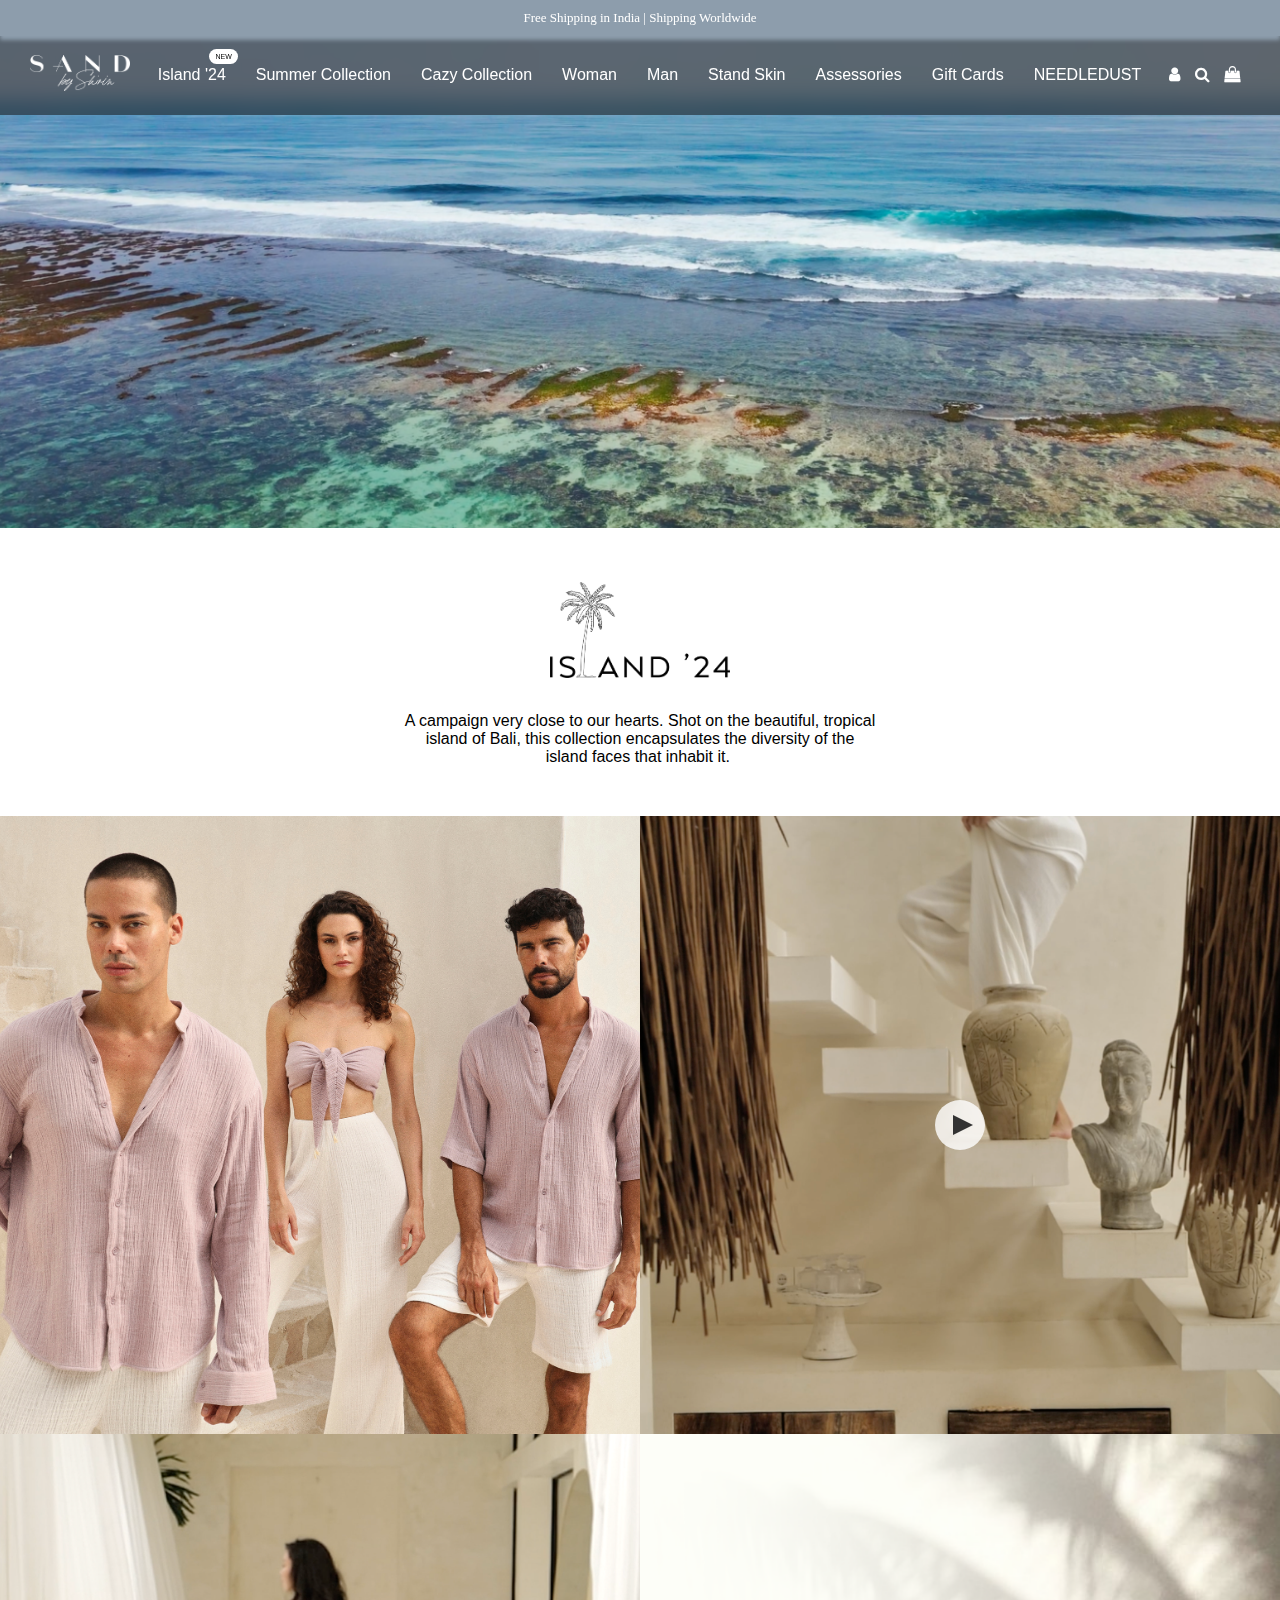
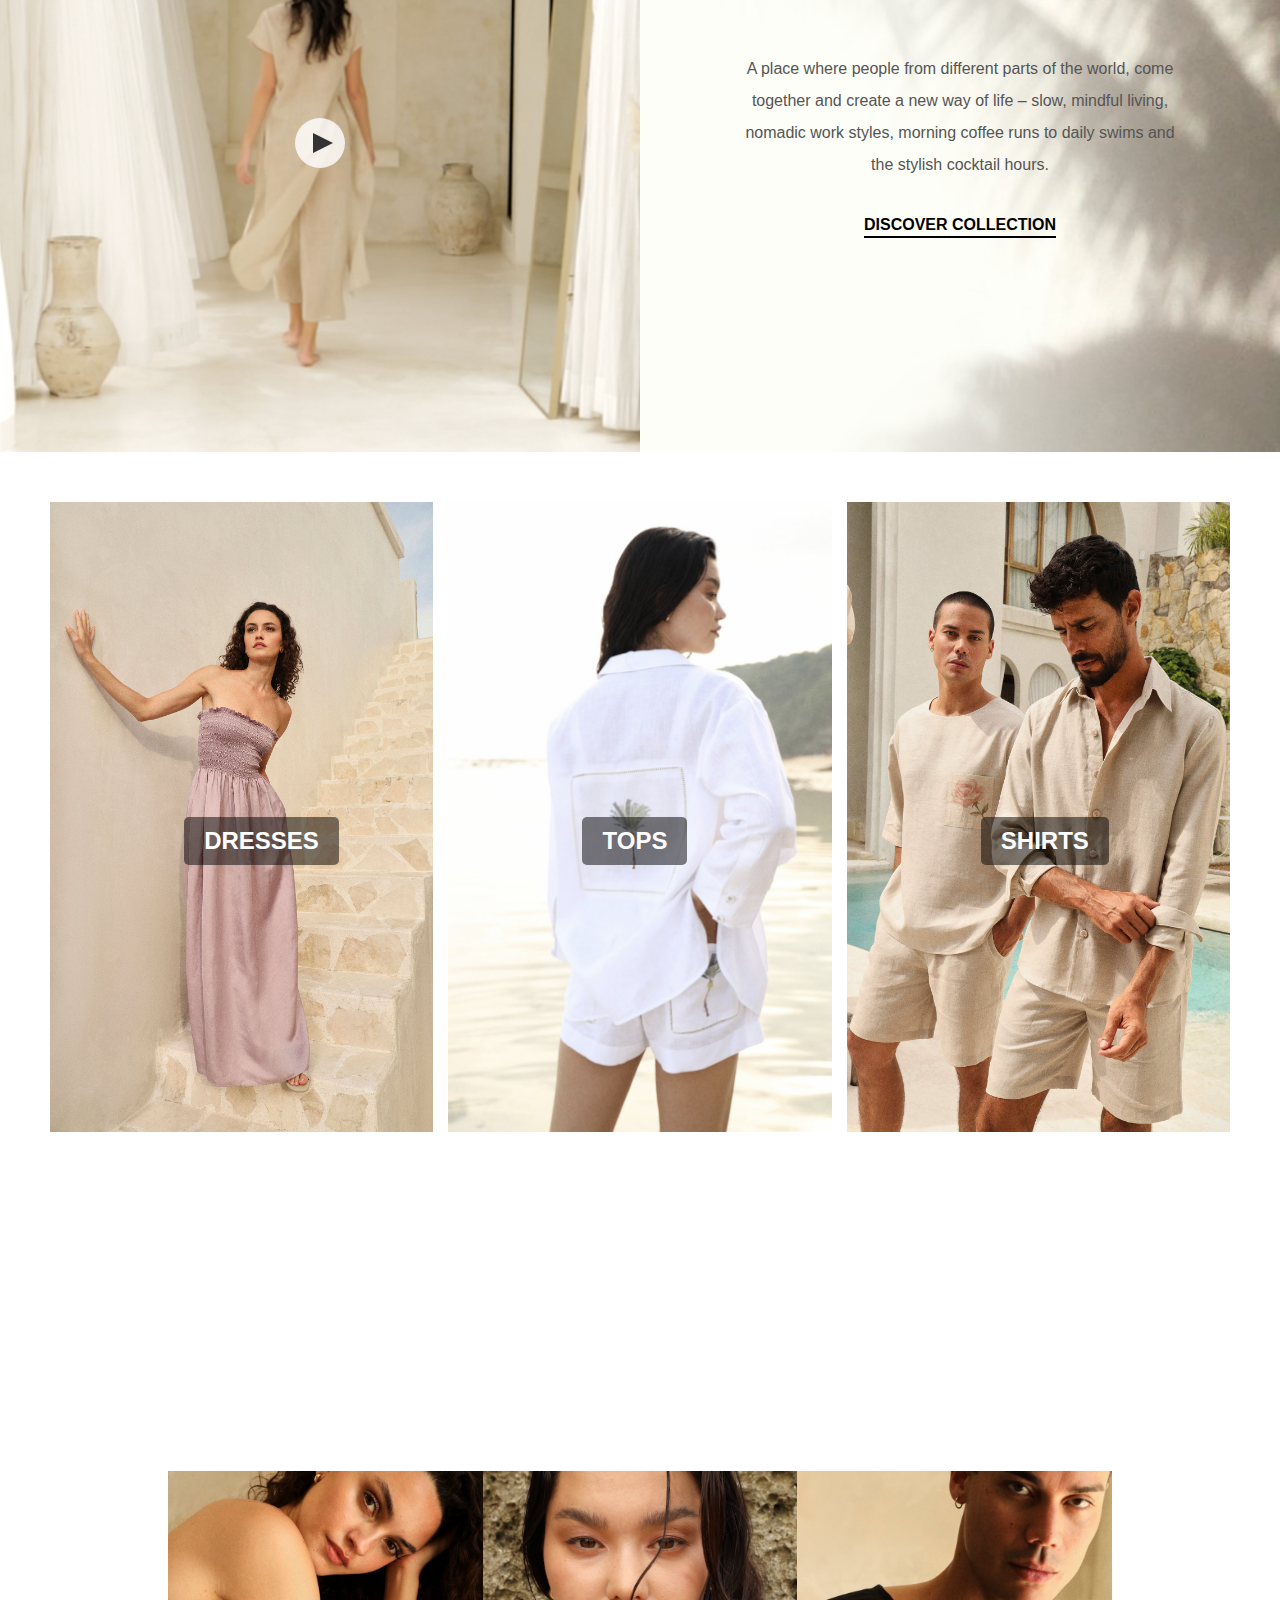
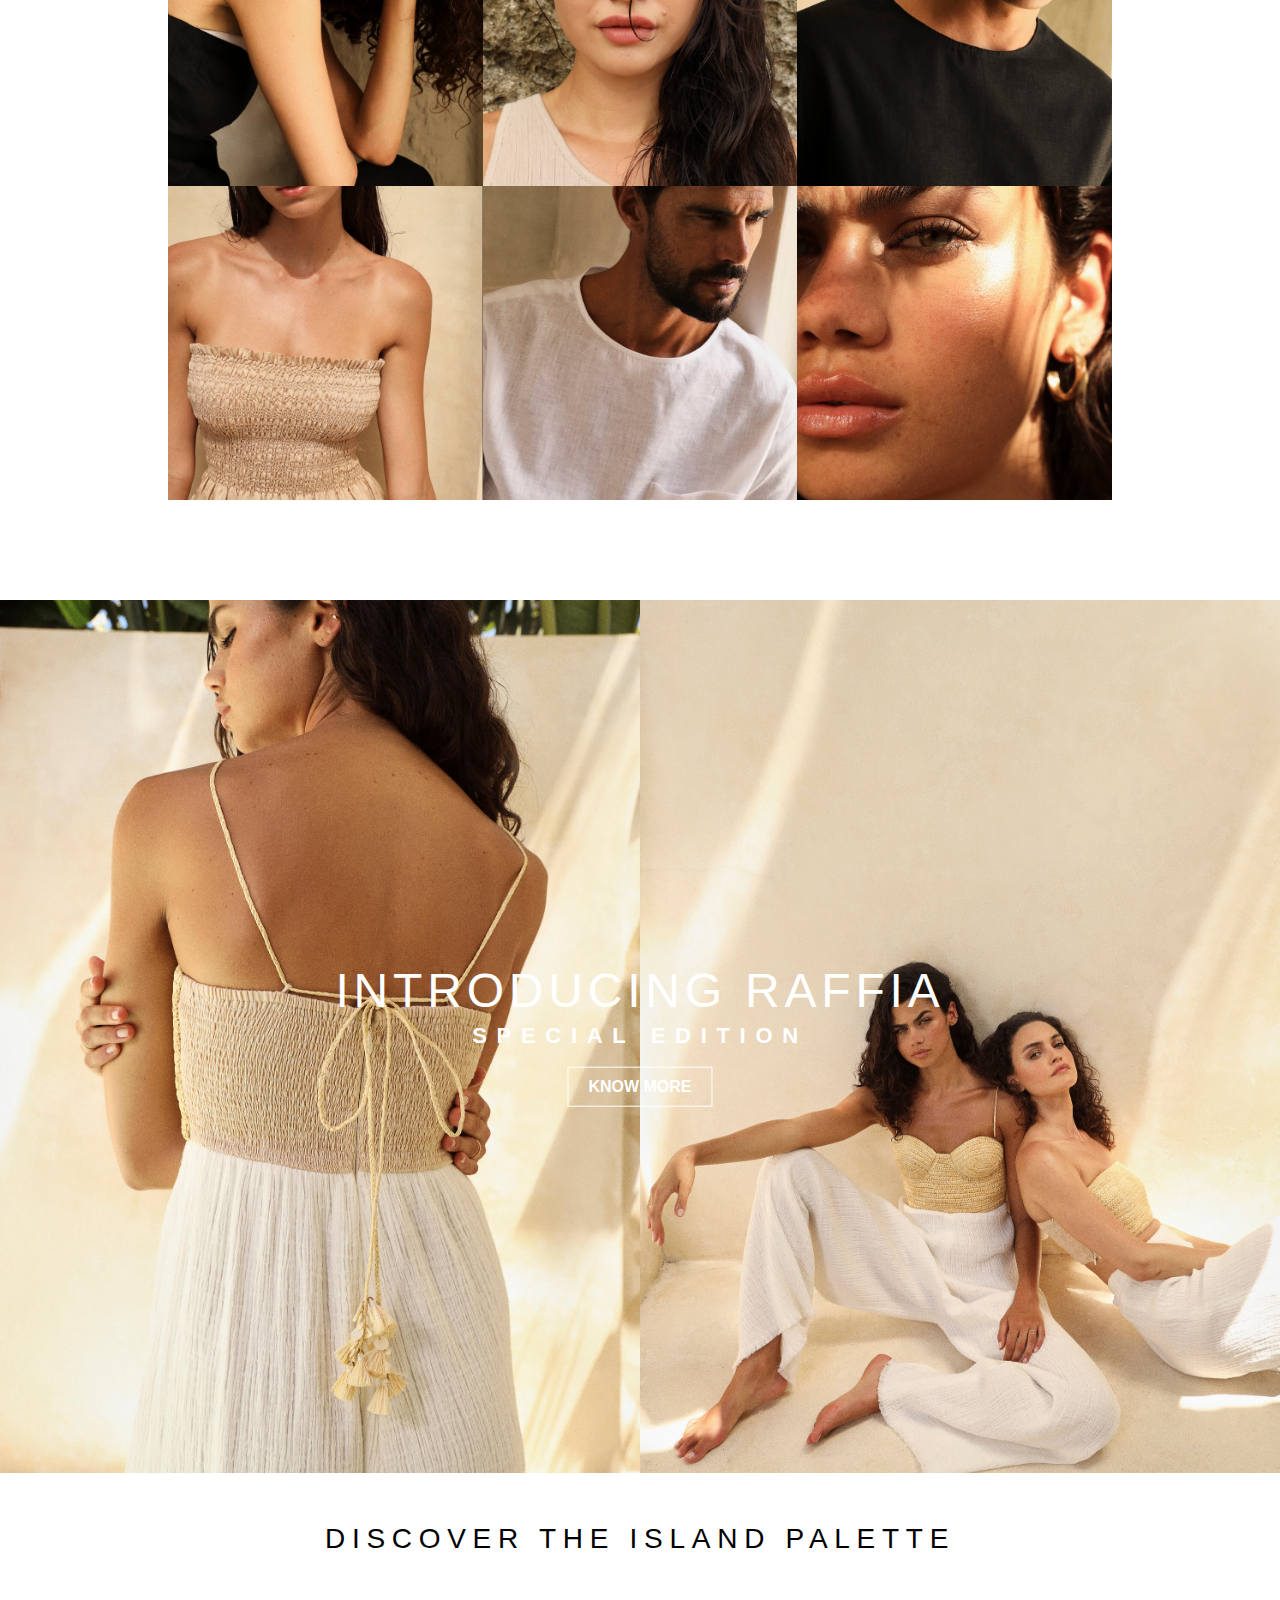
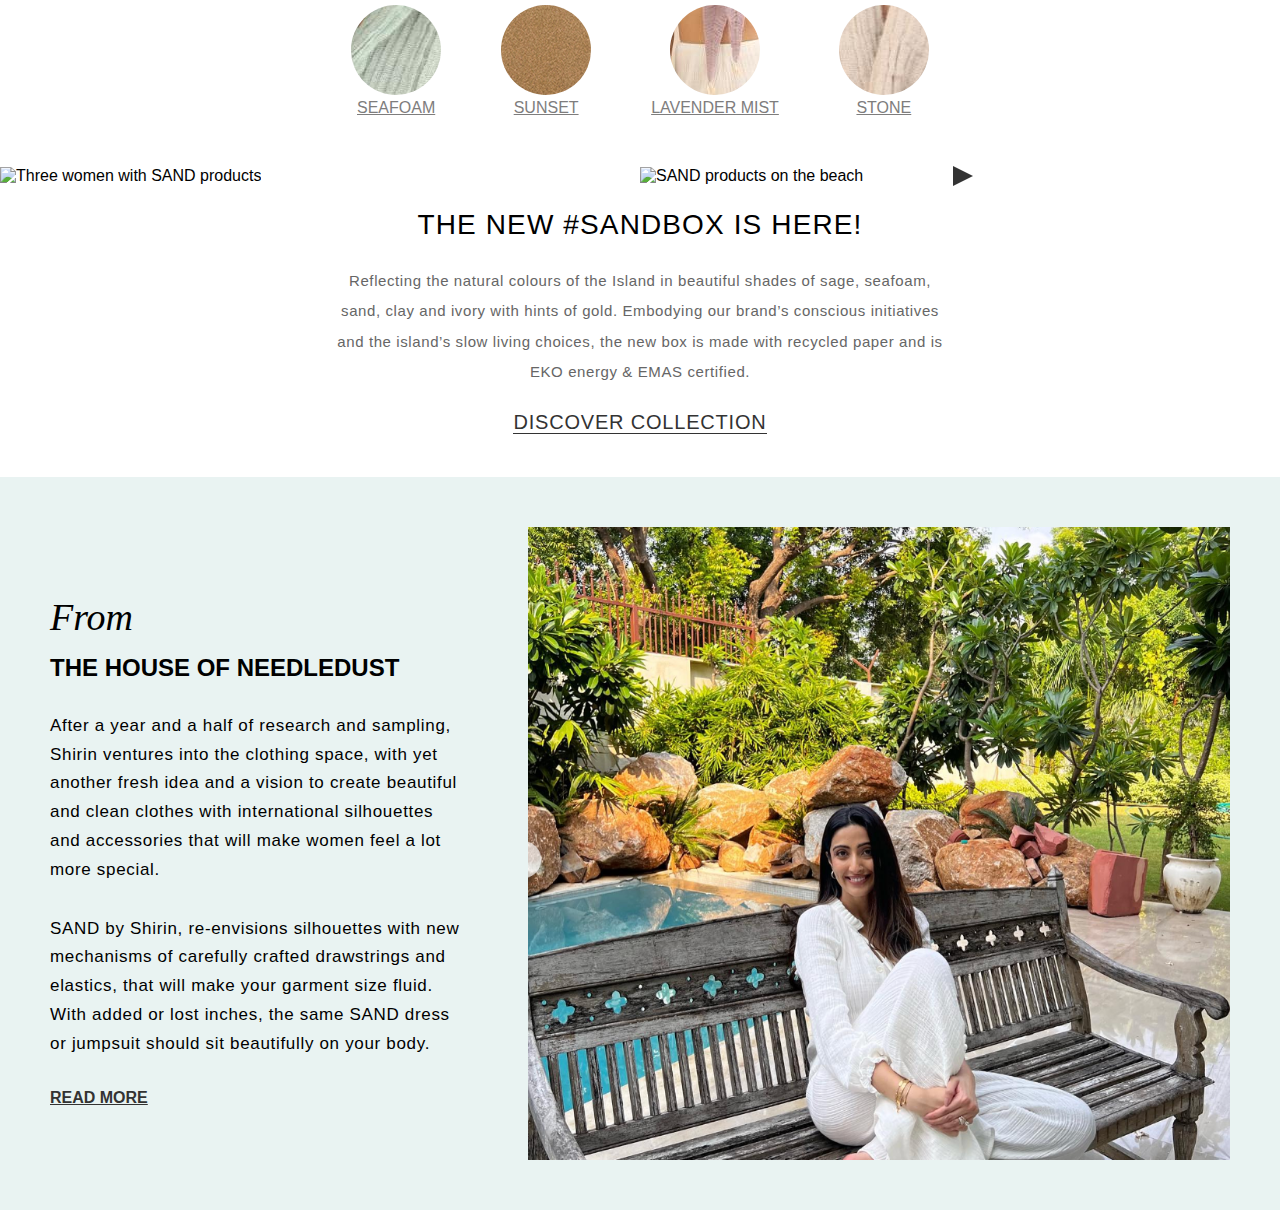
==== index.html @ 753bd8b6 "first commit" ====
<!DOCTYPE html>
<html lang="en">
<head>
    <meta charset="UTF-8">
    <meta name="viewport" content="width=device-width, initial-scale=1.0">
    <title>SBS:- Stand By Shirin</title>
    <link rel="stylesheet" href="https://cdnjs.cloudflare.com/ajax/libs/font-awesome/4.7.0/css/font-awesome.min.css" />
    <link rel="stylesheet" href="css/style.css">
    <link rel="stylesheet" href="responsive/responsive.css">
    <link href="https://fonts.cdnfonts.com/css/arquitecta" rel="stylesheet">
    <script src="https://kit.fontawesome.com/a076d05399.js" crossorigin="anonymous"></script>
</head>
<body>
    <!-- top nav bar start -->
    <section class="top-bar-sec">
        <div>
            <p>Free Shipping in India | Shipping Worldwide</p>
        </div>
    </section>
    <!-- top nav bar end -->

    <!-- nav start -->
    <nav>
        <div class="logo">
            <img src="img/sbs-logo.png" alt="">
        </div>
        <ul class="nav-links">
            <li><a href="">Island <span>'24</span></a>
                <p class="nav_notification">NEW</p>
            </li>
            <li><a href="">Summer Collection</a></li>
            <li><a href="">Cazy Collection</a></li>
            <li><a href="">Woman</a></li>
            <li><a href="">Man</a></li>
            <li><a href="">Stand Skin</a></li>
            <li><a href="">Assessories</a></li>
            <li><a href="">Gift Cards</a></li>
            <li><a href="">NEEDLEDUST</a></li>
        </ul>
        <div class="fa_icon">
            <a class="user" href="#"><i class="fa fa-user" aria-hidden="true"></i></a>
            <a class="search" href="#"><i class="fa fa-search" aria-hidden="true"></i></a>
            <a class="shopping-bag" href="#"><i class="fa fa-shopping-bag" aria-hidden="true"></i></a>
        </div>
        <div class="hamburger">
            <i class="fa fa-bars"></i>
        </div>
    </nav>
    <!-- nav end -->

    <!-- section start -->
    <section class="sbs_banner_section">
        <img src="img/banner-img.png" alt="">
    </section>
    <!-- section end -->

    <!-- section start -->
    <section class="island_24_sec">
        <div class="island_24_img">
            <img src="img/island_24.png" alt="">
        </div>
        <div class="island_24_para">
            <p>A campaign very close to our hearts. Shot on the beautiful, tropical island of Bali, this collection
                encapsulates the diversity of the island faces that inhabit it. </p>
        </div>
    </section>
    <!-- section end -->

    <!-- section start -->

    <div class="container">
        <!-- Image Section -->
        <div class="media">
            <img src="img/sbs_image_one.jpg" alt="">
        </div>
        <div class="media">
            <img src="img/sbs_image_two.png" alt="">
            <div class="play-button"></div>
        </div>
        <div class="media">
            <img src="img/sbs_image_three.png" alt="">
            <div class="play-button"></div>
        </div>

        <!-- Text Section -->
        <div class="text-section media">
            <img src="img/sbs_image_four.png" alt="">
            <div>
                <p>A place where people from different parts of the world, come together and create a new way of life –
                    slow, mindful living, nomadic work styles, morning coffee runs to daily swims and the stylish
                    cocktail hours.</p>
                <a href="#">DISCOVER COLLECTION</a>
            </div>
        </div>
    </div>
    <!-- section end -->

    <!-- section start -->

    <section class="card_img">
        <div class="card dresses" data-title="Dresses"></div>
        <div class="card tops" data-title="Tops"></div>
        <div class="card shirts" data-title="Shirts"></div>
    </section>
    <!-- section end -->


    <!-- section start -->
    <div class="image_grid_bg">
        <div class="image_grid_text"style="padding-bottom: 50px;">
            <h1>FACES OF ISLAND</h1>
            <img src="img/foi_line_img.png" alt="" style="width: 40px;height: 4.78px;margin: 10px;">
            <p>Signify diversity! The #SANDWomen & #SANDMen are from different parts of the world, and yet by common
                mindful choices, they come together to narrate our newest and by far our biggest campaign, ISLAND '24.
                Their diversity in origins, regions, languages, skin tones, preferences, and personalities, beautifully
                reflects the inclusiveness and similarities that resonate with each one of them, making ISLAND '24 our
                most diverse collection.</p>
        </div>
        <div class="image-grid">
            <img src="img/foi_img_one.png" alt="Person 1">
            <img src="img/foi_img_two.png" alt="Person 2">
            <img src="img/foi_img_three.png" alt="Person 3">
            <img src="img/foi_img_four.png" alt="Person 4">
            <img src="img/foi_img_five.png" alt="Person 5">
            <img src="img/foi_img_six.png" alt="Person 6">
        </div>
    </div>
    <!-- section end -->

    <!-- section start -->
    <div class="raffia_img">
        <div class="image-section">
            <img src="img/raffia_img_one.jpg" alt="Introducing Raffia">
            <img src="img/raffia_img_two.jpg" alt="Special Edition">
            <div class="text-overlay">
                <h1>INTRODUCING RAFFIA</h1>
                <p>SPECIAL EDITION</p>
                <a href="#">KNOW MORE</a>
            </div>
        </div>
    </div>
    <!-- section end -->

    <!-- section start -->
    <section class="island_palette_sec">
        <div>
            <p>DISCOVER THE ISLAND PALETTE</p>
        </div>
        <div class="island_palette_img_sec">
            <div>
                <div><img src="img/island_palette_img_one.png" alt=""></div>
                <div><a href="#">seafoam</a></div>
            </div>
            <div>
                <div><img src="img/island_palette_img_two.jpg" alt=""></div>
                <div><a href="#">sunset</a></div>
            </div>
            <div>
                <div><img src="img/island_palette_img_three.png" alt=""></div>
                <div><a href="#">lavender mist</a></div>
            </div>
            <div>
                <div><img src="img/island_palette_img_four.png" alt=""></div>
                <div><a href="#">stone</a></div>
            </div>
        </div>
    </section>
    <!-- section end -->

    <!-- section start -->
    <div class="stand_sec">
        <!-- Left Section -->
        <div class="left-section">
            <img src="img/stand_img_one.jpg" alt="Three women with SAND products">
        </div>

        <!-- Right Section -->
        <div class="right-section">
            <img src="img/stand_img_two.png" alt="SAND products on the beach">
            <div class="play-button"></div>
        </div>
    </div>
    <!-- section end -->

    <!-- section start -->

    <div class="text-container">
        <h2>THE NEW #SANDBOX IS HERE!</h2>
        <p>
            Reflecting the natural colours of the Island in beautiful shades of sage, seafoam, sand, clay and ivory with
            hints of gold. Embodying our brand’s conscious initiatives and the island’s slow living choices, the new box
            is made with recycled paper and is EKO energy & EMAS certified.
        </p>
        <a href="#">DISCOVER COLLECTION</a>
    </div>

    <!-- section end -->

    <!-- section start -->
    <div class="needledust_sec">
        <div class="content">
            <div class="needledust_text_section">
                <span
                    style="font-family: Bon Vivant;font-size: 38px;font-style: italic;font-weight: 400;line-height: 73.23px;">From</span>
                <h2>THE HOUSE OF NEEDLEDUST</h2>
                <p>
                    After a year and a half of research and sampling, Shirin ventures into the clothing space, with yet
                    another fresh idea and a vision to create beautiful and clean clothes with international silhouettes
                    and accessories that will make women feel a lot more special.
                </p>
                <p>
                    SAND by Shirin, re-envisions silhouettes with new mechanisms of carefully crafted drawstrings and
                    elastics, that will make your garment size fluid. With added or lost inches, the same SAND dress or
                    jumpsuit should sit beautifully on your body.
                </p>
                <a href="#" class="read-more">READ MORE</a>
            </div>
            <div class="needledust_image_section">
                <img src="img/needledust_img.png" alt="Shirin on a bench" />
            </div>
        </div>
    </div>
    <!-- section end -->

    <script src="js/script.js"></script>
</body>
</html>
---- css/style.css ----
* {
  margin: 0;
  padding: 0;
  box-sizing: border-box;
}

body {
  background-color: #ffffff;
  padding: 0;
  margin: 0;
  position: relative;
  font-family: 'Arquitecta', sans-serif;
}


/* top-bar-sec start */
.top-bar-sec {
  background: #8D9DAC;
  box-shadow: 0px 4px 4px 0px #8D9DAC;
  color: #fff;
  text-align: center;
  padding: 10px;
  font-family: Arquitecta;
  font-size: 13px;
  font-weight: 400;
  z-index: 11;
  position: fixed;
  width: 100%;

}
/* top-bar-sec end */

/* Navbar section CSS start */
.logo img {
  width: 100px;
  height: 36px;
}

nav {
  display: flex;
  justify-content: space-between;
  align-items: center;
  z-index: 10;
  position: fixed;
  padding: 20px 30px;
  width: 100%;
  backdrop-filter: blur(10px);
  background-color: rgba(0, 0, 0, 0.5); /* Optional: add a transparent background for visibility */
  margin-top: 35px;
}

ul.nav-links {
  display: flex;
  align-items: center;
  gap: 30px;
  list-style: none;
}

ul.nav-links li {
  color: #fff;
  position: relative;
}

ul.nav-links li a {
  color: #fff;
  text-decoration: none;
}

/* Hamburger menu styling */
.hamburger {
  display: none;
  font-size: 24px;
  color: white;
  cursor: pointer;
}

/* Responsive Styles */
@media (max-width: 768px) {
  /* Hide nav-links and icon on small screens */
  ul.nav-links {
    display: none;
    flex-direction: column;
    width: 100%;
    position: absolute;
    top: 70px; /* Adjust to align with nav bar height */
    left: 0;
    background-color: rgba(0, 0, 0, 0.8); /* Background for the mobile menu */
    padding: 20px 0;
    gap: 20px;
  }

  ul.nav-links li {
    text-align: center;
    width: 100%;
    padding: 10px 0;
  }

  .fa_icon {
    display: none;
  }

  /* Show hamburger menu on small screens */
  .hamburger {
    display: block;
  }

  /* Show the nav links when .active class is added */
  ul.nav-links.active {
    display: flex;
  }
}

/* Navbar section CSS end */



/* sbs banner section start */
section.sbs_banner_section {
  position: relative;
  top: 0;
}

section.sbs_banner_section img {
  width: 100%;
  height: auto;
}

.fa_icon i {
  color: #fff;
  margin-right: 10px;
}

p.nav_notification {
  position: absolute;
  background: #fff;
  color: #000000;
  font-size: 7px;
  padding: 4px 6px;
  border-radius: 25px;
  top: -17px;
  right: -12px;
}
/* sbs banner section end */


/* Island 24 sec start */
.island_24_sec {
  position: relative;
  text-align: center;
  padding: 50px;
}

.island_24_img img {
  width: 180px;
  height: 95.7px;
}

.island_24_para {
  margin-top: 30px;
}

.island_24_para p {
  display: block;
  width: 40%;
  margin: auto;
}
/* Island 24 sec end */


/* container start */
.container {
  width: 100%;
  display: grid;
  grid-template-columns: 1fr 1fr;
}

.container img,
.container img {
  width: 100%;
  height: auto;
  display: block;
}

.media {
  position: relative;
  overflow: hidden;
}

.media img {
  cursor: pointer;
  width: 100%;
  height: 618px;
  object-fit: cover;
}

.play-button {
  position: absolute;
  top: 50%;
  left: 50%;
  transform: translate(-50%, -50%);
  width: 50px;
  height: 50px;
  background: rgba(0, 0, 0, 0.5);
  border-radius: 50%;
  display: flex;
  justify-content: center;
  align-items: center;
  cursor: pointer;
}

.play-button::before {
  content: "";
  display: inline-block;
  border-style: solid;
  border-width: 10px 0 10px 15px;
  border-color: transparent transparent transparent white;
  margin-left: 5px;
}

.text-section {
  display: flex;
  flex-direction: column;
  align-items: center;
  justify-content: center;
  text-align: center;
  position: relative;
}

.text-section p {
  color: #555;
  line-height: 2;
  margin-bottom: 35px;
}

.text-section div {
  position: absolute;
  width: 70%;
}

.text-section a {
  color: #000;
  text-decoration: none;
  font-weight: bold;
  border-bottom: 2px solid #000;
  padding-bottom: 3px;
}
/* container end */


/* card img start */
.card_img {
  display: flex;
  flex-wrap: wrap;
  justify-content: center;
  padding: 50px;
  margin: auto;
  gap: 15px;
}

.card {
  position: relative;
  flex: 1 1 300px;
  min-height: 400px;
  background-size: cover;
  background-position: center;
  overflow: hidden;
  display: flex;
  align-items: center;
  justify-content: center;
  color: white;
  text-transform: uppercase;
  font-weight: bold;
  font-size: 1.5rem;
  text-align: center;
}

.card::before {
  content: attr(data-title);
  position: absolute;
  top: 50%;
  left: 35%;
  background-color: rgba(0, 0, 0, 0.5);
  padding: 10px 20px;
  border-radius: 5px;
  color: white;
  font-size: 1.5rem;
}

.card.dresses {
  background-image: url('../img/dress_img.jpg');
  height: 630px;
  width: 100%;
}

.card.tops {
  background-image: url('../img/topss.png');
  height: 630px;
  width: 100%;
}

.card.shirts {
  background-image: url('../img/shirts_mg.jpg');
  height: 630px;
  width: 100%;
}
/* card img end */


/* image grid bg start */
.image_grid_bg {
  text-align: center;
  background-image: url(../img/foi_img.png);
  background-size: cover;
  color: #ffffff;
  min-height: 100vh;
  padding: 50px;
  width: 100%;
  height: auto;
  background-repeat: no-repeat;
  background-position: center 30%;
}

.image_grid_bg h1 {
  font-size: 28px;
  font-weight: 450;
  letter-spacing: 0.04em;
}

.image_grid_bg p {
  font-size: 1rem;
  color: #ffffff;
  line-height: 1.6;
  width: 55%;
  margin: auto;
}

.image-grid {
  display: grid;
  grid-template-columns: repeat(3, 1fr);
  margin: 0% 10%;
}

.image-grid img {
  width: 100%;
  height: auto;
  object-fit: cover;
  aspect-ratio: 1 / 1;
}
/* image grid bg end */


/* raffia img start */
.raffia_img {
  width: 100%;
  overflow: hidden;
  position: relative;
  display: flex;
  flex-direction: column;
  align-items: center;
  padding: 50px 0px;
}

.image-section {
  display: flex;
  width: 100%;
  position: relative;
}

.image-section img {
  object-fit: cover;
  width: 100%;
  height: 873px;

}

.text-overlay {
  position: absolute;
  top: 50%;
  left: 50%;
  transform: translate(-50%, -50%);
  text-align: center;
  color: white;
}

.text-overlay h1 {
  font-size: 48px;
  font-weight: 450;
  line-height: 48.43px;
  letter-spacing: 0.1em;
}

.text-overlay p {
  margin-top: 10px;
  font-size: 22px;
  font-weight: 700;
  line-height: 22.2px;
  letter-spacing: 0.44em;
}

.text-overlay a {
  display: inline-block;
  margin-top: 20px;
  padding: 10px 20px;
  color: white;
  text-decoration: none;
  font-weight: bold;
  border: 1px solid white;
}
/* raffia img end */


/* Island palette sec start */

section.island_palette_sec {
  text-align: center;
  padding-bottom: 50px;
}

section.island_palette_sec img {
  width: 90px;
  height: 90px;
  border-radius: 50%;
  object-fit: none;
}

.island_palette_img_sec {
  display: flex;
  justify-content: center;
  align-items: center;
  margin-top: 50px;
  gap: 60px;
}

.island_palette_img_sec a {
  text-transform: uppercase;
  color: #7E7D7D;
}

section.island_palette_sec p {
  font-size: 28px;
  font-weight: 450;
  letter-spacing: 0.24em;
}
/* text container end */


/* needledust sec start */

.needledust_sec {
  display: flex;
  flex-direction: column;
  align-items: center;
  padding: 20px 0px;
}

.content {
  display: flex;
  flex-wrap: wrap;
  align-items: center;
  background-color: #E9F3F2;
  padding: 50px;
  width: 100%;
}


.needledust_text_section {
  flex: 1;
  margin-right: 20px;
}

.needledust_text_section h2 {
  font-size: 24px;
  margin: 0;
}

.needledust_text_section p {
  margin: 30px 0px;
  font-size: 17px;
  font-weight: 400;
  line-height: 28.82px;
  letter-spacing: 0.04em;
  width: 90%;
}

.read-more {
  font-weight: bold;
  color: #333;
  text-decoration: underline;
}


.needledust_image_section {
  flex: 1;
  display: flex;
  justify-content: center;
}

.needledust_image_section img {
  width: 702px;
  height: 633px;
  object-fit: cover;
}
/* Island palette sec end */


/* stand sec start */
.stand_sec {
  display: flex;
  flex-wrap: wrap;
  margin: 0 auto;
}

.left-section, .right-section {
  flex: 1;
  position: relative;
}

.left-section img, .right-section img {
  width: 100%;
  height: 888px;
  object-fit: cover;
}

.play-button {
  position: absolute;
  top: 50%;
  left: 50%;
  transform: translate(-50%, -50%);
  background-color: rgba(255, 255, 255, 0.8);
  border-radius: 50%;
  width: 50px;
  height: 50px;
  display: flex;
  align-items: center;
  justify-content: center;
}

.play-button:before {
  content: '';
  display: inline-block;
  margin-left: 5px;
  border-style: solid;
  border-width: 10px 0 10px 20px;
  border-color: transparent transparent transparent #333;
}
/* stand sec end */


/* text container start */
.text-container {
  text-align: center;
  max-width: 650px;
  padding: 20px;
  margin: auto;
}

.text-container h2 {
  margin: 0 0 20px;
  font-size: 28px;
  font-weight: 450;
  line-height: 40.35px;
  letter-spacing: 0.04em;
}


.text-container p {
  margin: 0 0 20px;
  color: #666;
  font-size: 15px;
  font-weight: 400;
  line-height: 30.62px;
  letter-spacing: 0.04em;
  text-align: center;
}


.text-container a {
  text-decoration: none;
  color: #333;
  border-bottom: 1px solid #333;
  font-size: 20px;
  font-weight: 450;
  line-height: 29.02px;
  letter-spacing: 0.04em;
  text-align: center;
}

.text-container a:hover {
  color: #000;
  border-bottom: 1px solid #000;
}
/* text container end */
---- responsive/responsive.css ----
@media (max-width: 575px) {

    .top-bar-sec {
        max-width: 100%;
        width: 100%;
    }

    nav {
        width: 100%;
        max-width: 100%;
    }

    section.sbs_banner_section {
        top: 50px;
    }

    section.sbs_banner_section img {
        max-width: 100%;
        margin-top: 50px;
    }

    .island_24_sec {
        padding: 0px;
        top: 50px;
    }

    .island_24_img {
        margin: 15px;
    }

    .island_24_para {
        margin: 15px;
    }

    .island_24_para p {
        max-width: 100%;
        width: 100%;
    }

    .container {
        position: relative;
        top: 50px;
    }

    .card_img {
        padding: 0px;
        position: relative;
        top: 50px;
    }

    .image_grid_bg {
        position: relative;
        top: 50px;
        margin: 25px 0px;
        padding: 25px;
    }

    .image_grid_bg p {
        width: 100%;
    }

    .image-grid {
        margin: 0% 0%;
    }

    .stand_sec {
        display: inline-block;
    }

    .needledust_sec {
        display: flex;
        flex-direction: column;
        align-items: center;
        padding: 20px 0px;
        text-align: center;
    }

    .needledust_text_section {
        margin-right: 0px;
        max-width: 100%;

    }

    .needledust_text_section p {
        width: 100%;
    }

    .needledust_image_section {
        margin-top: 50px;
    }

    .needledust_image_section img {
        width: 100%;
        height: auto;
        object-fit: cover;
    }

    .content {
        padding: 20px;
    }

    .needledust_text_section h2 {
        font-size: 20px;
    }

    .image-grid {
        grid-template-columns: 1fr;
    }

    .text-overlay h1 {
        font-size: 1.5rem;
    }

    .text-overlay p {
        font-size: 0.8rem;
    }

    .text-overlay a {
        padding: 8px 16px;
        font-size: 0.9rem;
    }

    .island_palette_img_sec {
        flex-direction: row;
        gap: 10px;
        margin: 20px;
    }

    .island_palette_img_sec a {
        font-size: xx-small;
    }

    section.island_palette_sec p {
        font-size: 20px;
    }

    section.island_palette_sec img {
        width: 60px;
        height: 60px;
    }

    .text-container h2 {
        font-size: 20px;
    }

    .text-container p,
    .text-container a {
        font-size: 14px;
    }


}

@media (max-width: 767px) {

    .top-bar-sec {
        max-width: 100%;
        width: 100%;
    }

    nav {
        width: 100%;
        max-width: 100%;
    }

    section.sbs_banner_section {
        top: 50px;
    }

    section.sbs_banner_section img {
        max-width: 100%;
        margin-top: 50px;
    }

    .island_24_sec {
        padding: 0px;
        top: 50px;
    }

    .island_24_img {
        margin: 15px;
    }

    .island_24_para {
        margin: 15px;
    }

    .island_24_para p {
        max-width: 100%;
        width: 100%;
    }

    .container {
        position: relative;
        top: 50px;
    }

    .card_img {
        padding: 0px;
        position: relative;
        top: 50px;
    }

    .image_grid_bg {
        position: relative;
        top: 50px;
        margin: 25px 0px;
        padding: 25px;
    }

    .image_grid_bg p {
        width: 100%;
    }

    .image-grid {
        margin: 0% 0%;
    }

    .stand_sec {
        display: inline-block;
    }

    .needledust_sec {
        display: flex;
        flex-direction: column;
        align-items: center;
        padding: 20px 0px;
        text-align: center;
    }

    .needledust_text_section {
        margin-right: 0px;
        max-width: 100%;
    }

    .needledust_text_section p {
        width: 100%;
    }


    .needledust_image_section {
        margin-top: 50px;
    }

    .needledust_image_section img {
        width: 100%;
        height: auto;
        object-fit: cover;
    }

    .content {
        padding: 20px;
    }

    .needledust_text_section h2 {
        font-size: 20px;
    }

    .container {
        grid-template-columns: 1fr;
    }

    .card {
        flex: 1 1 100%;
    }

    .image-grid {
        grid-template-columns: repeat(2, 1fr);
    }

    .image-section {
        flex-direction: column;
    }

    .image-section img {
        width: 100%;
    }

    .text-overlay h1 {
        font-size: 2rem;
    }

    .text-overlay p {
        font-size: 0.9rem;
    }

    .island_palette_img_sec {
        flex-direction: row;
        gap: 10px;
        margin: 20px;
    }

    .island_palette_img_sec a {
        font-size: xx-small;
    }


    section.island_palette_sec p {
        font-size: 24px;
    }

    section.island_palette_sec img {
        width: 70px;
        height: 70px;
    }

    .content {
        flex-direction: column;
    }

    .text-section {
        margin: 0 0 20px 0;
    }

    .container {
        flex-direction: column;
    }

    .text-container h2 {
        font-size: 20px;
    }

    .text-container p,
    .text-container a {
        font-size: 14px;
    }
}

@media (max-width: 991px) {

    .top-bar-sec {
        max-width: 100%;
        width: 100%;
    }

    nav {
        width: 100%;
        max-width: 100%;
    }

    .island_24_para p {
        width: 80%;
    }

    .image_grid_bg p {
        width: 80%;
    }

    .needledust_image_section {
        margin-top: 50px;
    }

    .needledust_text_section {
        text-align: center;
    }

    .image-section {
        flex-direction: column;
    }


}

@media (max-width: 1199px) {

    .top-bar-sec {
        max-width: 100%;
        width: 100%;
    }

    nav {
        width: 100%;
        max-width: 100%;
    }

    .island_24_para p {
        width: 80%;
    }

    .image_grid_bg p {
        width: 80%;
    }

    .needledust_image_section {
        margin-top: 50px;
    }

    .needledust_text_section {
        text-align: center;
    }

    .image-section {
        flex-direction: column;
    }

    ul.nav-links {
        gap: 15px;
    }

    .needledust_image_section img {
        width: 100%;
    }


}
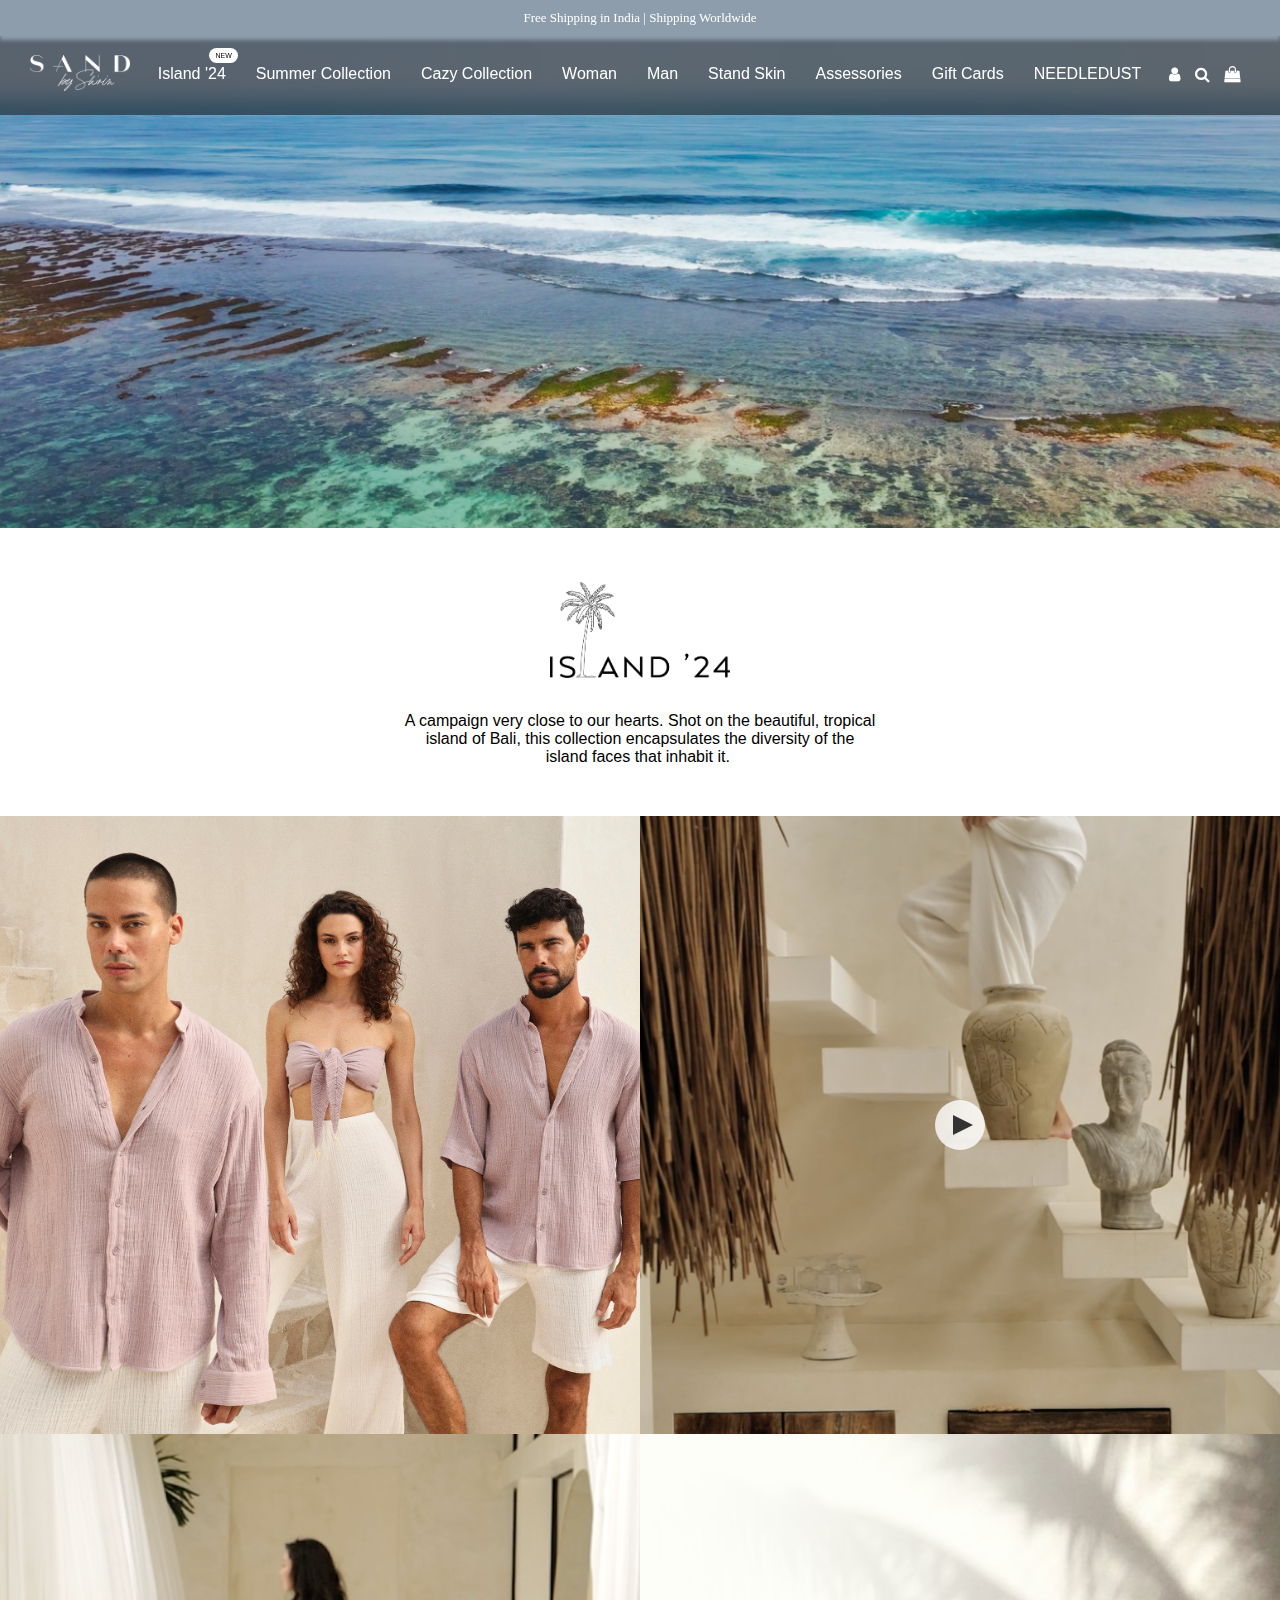
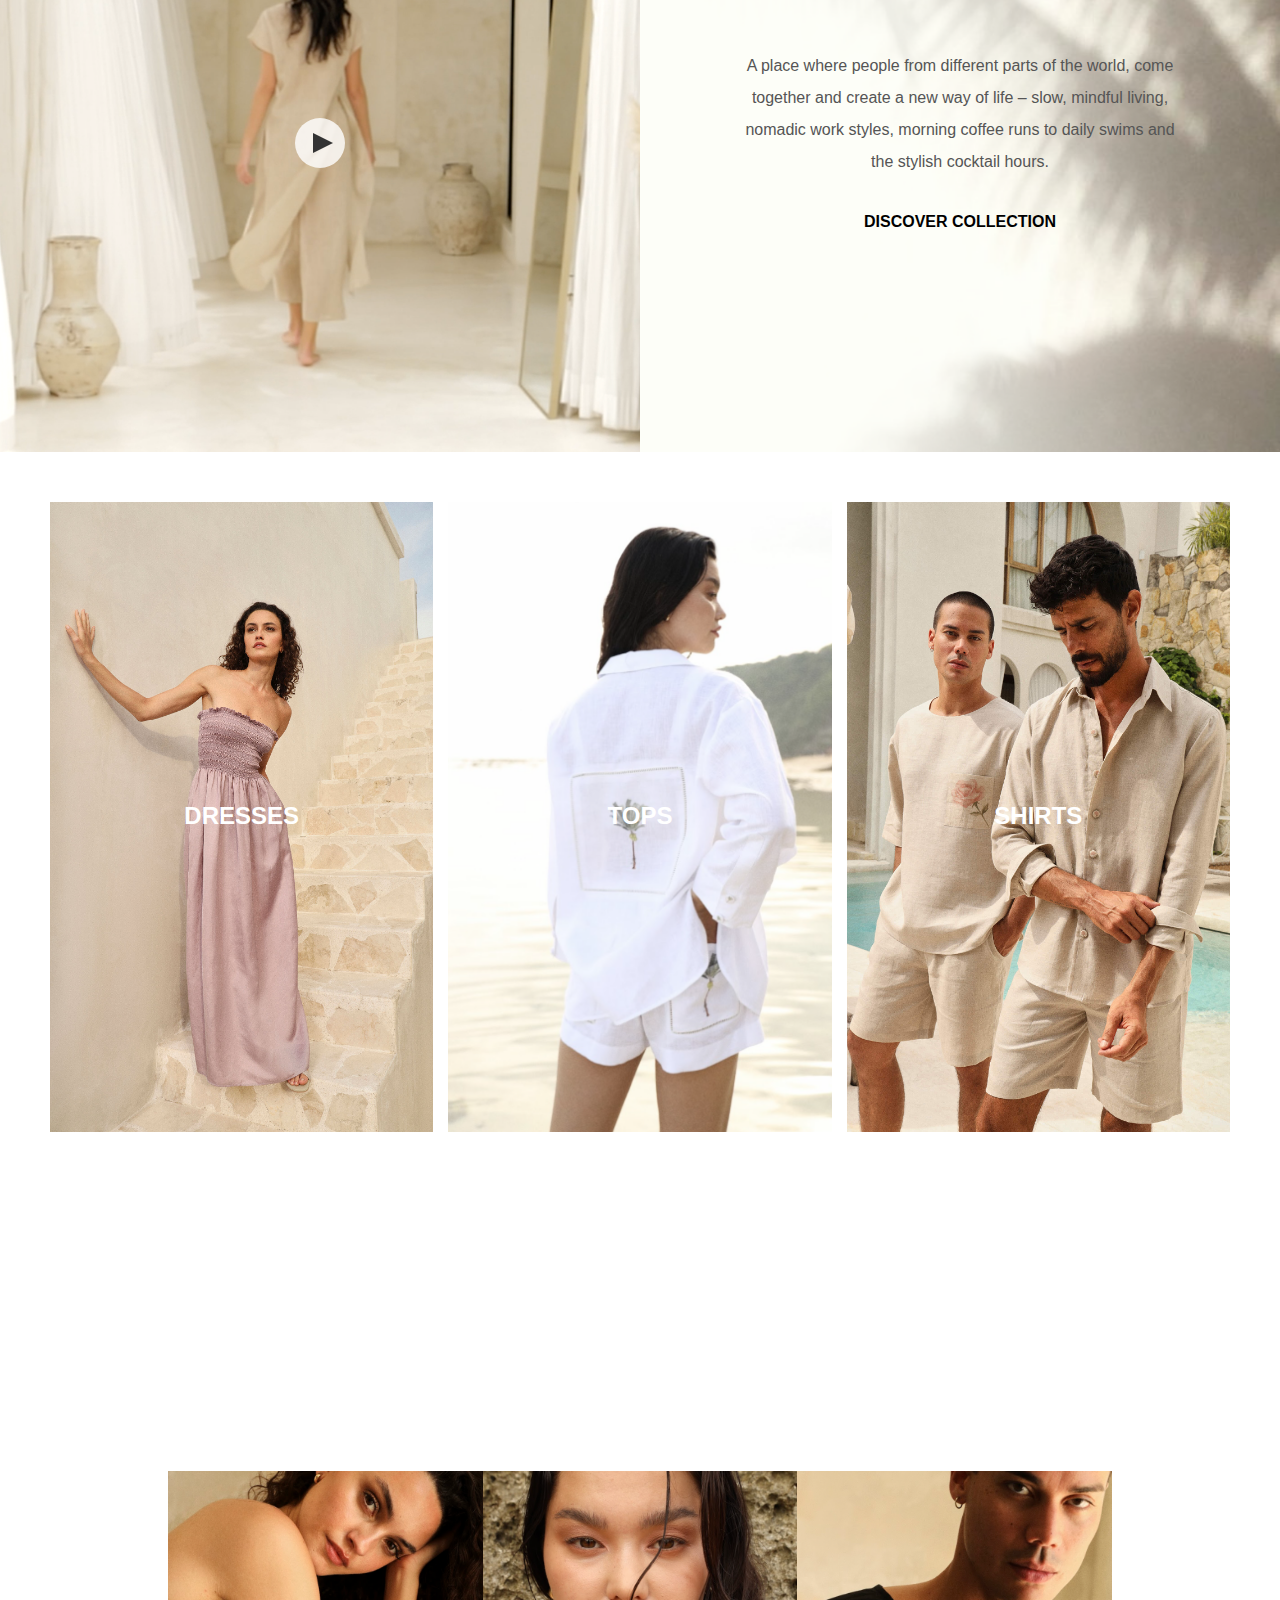
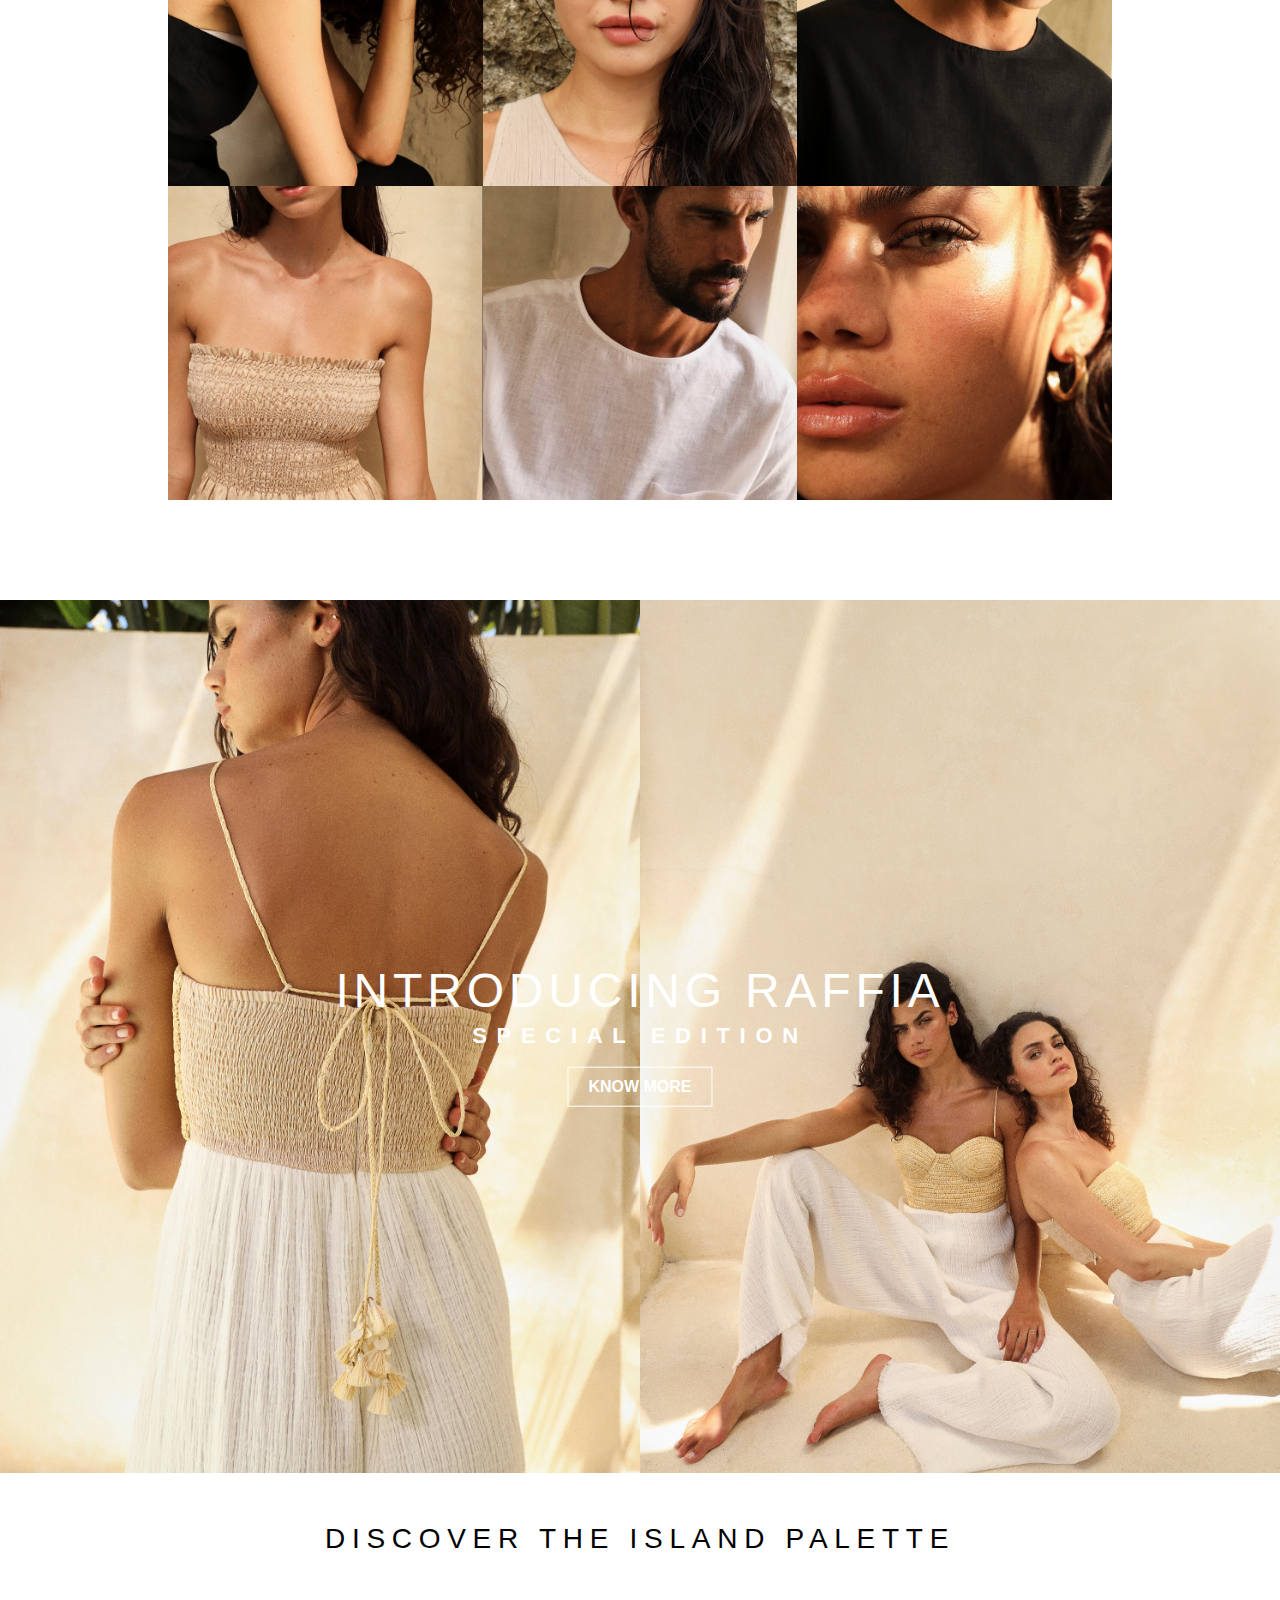
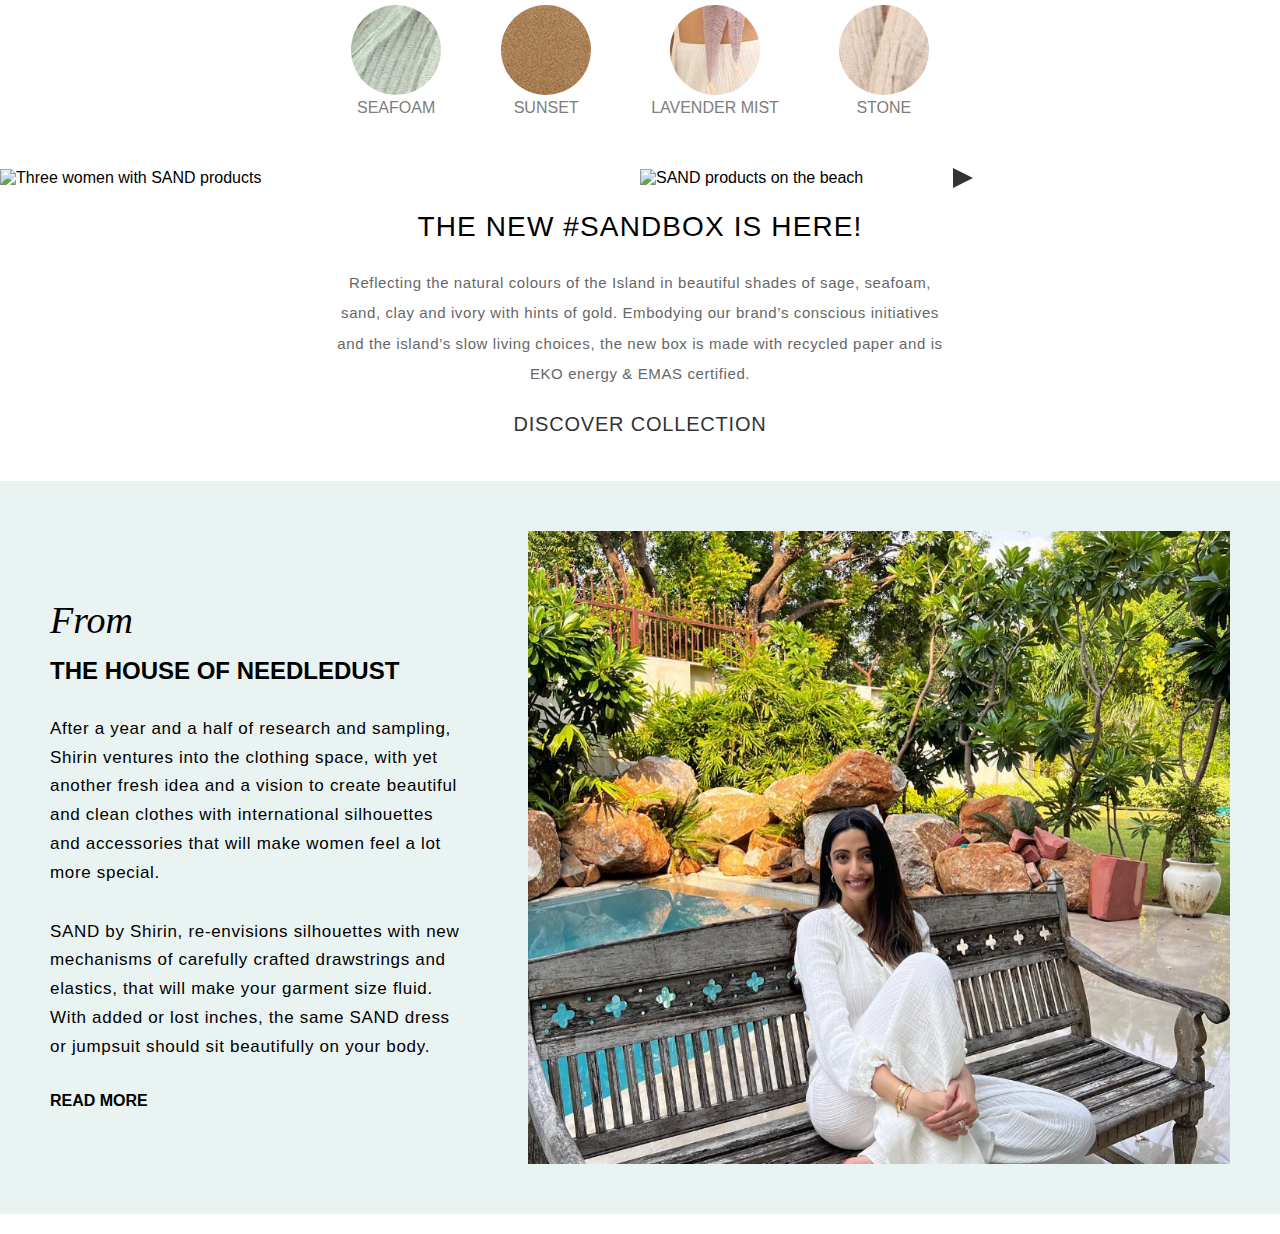
==== commit 24ba4168: "change" ====
--- a/index.html
+++ b/index.html
@@ -1,5 +1,6 @@
 <!DOCTYPE html>
 <html lang="en">
+
 <head>
     <meta charset="UTF-8">
     <meta name="viewport" content="width=device-width, initial-scale=1.0">
@@ -10,6 +11,7 @@
     <link href="https://fonts.cdnfonts.com/css/arquitecta" rel="stylesheet">
     <script src="https://kit.fontawesome.com/a076d05399.js" crossorigin="anonymous"></script>
 </head>
+
 <body>
     <!-- top nav bar start -->
     <section class="top-bar-sec">
@@ -43,7 +45,17 @@
             <a class="shopping-bag" href="#"><i class="fa fa-shopping-bag" aria-hidden="true"></i></a>
         </div>
         <div class="hamburger">
-            <i class="fa fa-bars"></i>
+            <button class="menu"
+                onclick="this.classList.toggle('opened');this.setAttribute('aria-expanded', this.classList.contains('opened'))"
+                aria-label="Main Menu">
+                <svg width="50" height="0" viewBox="0 0 100 100">
+                    <path class="line line1"
+                        d="M 20,29.000046 H 80.000231 C 80.000231,29.000046 94.498839,28.817352 94.532987,66.711331 94.543142,77.980673 90.966081,81.670246 85.259173,81.668997 79.552261,81.667751 75.000211,74.999942 75.000211,74.999942 L 25.000021,25.000058" />
+                    <path class="line line2" d="M 20,50 H 80" />
+                    <path class="line line3"
+                        d="M 20,70.999954 H 80.000231 C 80.000231,70.999954 94.498839,71.182648 94.532987,33.288669 94.543142,22.019327 90.966081,18.329754 85.259173,18.331003 79.552261,18.332249 75.000211,25.000058 75.000211,25.000058 L 25.000021,74.999942" />
+                </svg>
+            </button>
         </div>
     </nav>
     <!-- nav end -->
@@ -98,16 +110,16 @@
     <!-- section start -->
 
     <section class="card_img">
-        <div class="card dresses" data-title="Dresses"></div>
-        <div class="card tops" data-title="Tops"></div>
-        <div class="card shirts" data-title="Shirts"></div>
+        <div class="card dresses" data-title="Dresses"><a href="#">Dresses</a></div>
+        <div class="card tops" data-title="Tops"><a href="#">Tops</a></div>
+        <div class="card shirts" data-title="Shirts"><a href="#">Shirts</a></div>
     </section>
     <!-- section end -->
 
 
     <!-- section start -->
     <div class="image_grid_bg">
-        <div class="image_grid_text"style="padding-bottom: 50px;">
+        <div class="image_grid_text" style="padding-bottom: 50px;">
             <h1>FACES OF ISLAND</h1>
             <img src="img/foi_line_img.png" alt="" style="width: 40px;height: 4.78px;margin: 10px;">
             <p>Signify diversity! The #SANDWomen & #SANDMen are from different parts of the world, and yet by common
@@ -224,4 +236,5 @@
 
     <script src="js/script.js"></script>
 </body>
+
 </html>--- a/css/style.css
+++ b/css/style.css
@@ -45,7 +45,7 @@
   padding: 20px 30px;
   width: 100%;
   backdrop-filter: blur(10px);
-  background-color: rgba(0, 0, 0, 0.5); /* Optional: add a transparent background for visibility */
+  background-color: rgba(0, 0, 0, 0.5);
   margin-top: 35px;
 }
 
@@ -62,8 +62,22 @@
 }
 
 ul.nav-links li a {
+  display: inline-block;
   color: #fff;
   text-decoration: none;
+}
+
+ul.nav-links li a::after {
+  content: '';
+  display: block;
+  width: 0;
+  height: 2px;
+  background: #ffffff;
+  transition: width .3s;
+}
+
+ul.nav-links li a:hover::after {
+  width: 100%;
 }
 
 /* Hamburger menu styling */
@@ -72,42 +86,6 @@
   font-size: 24px;
   color: white;
   cursor: pointer;
-}
-
-/* Responsive Styles */
-@media (max-width: 768px) {
-  /* Hide nav-links and icon on small screens */
-  ul.nav-links {
-    display: none;
-    flex-direction: column;
-    width: 100%;
-    position: absolute;
-    top: 70px; /* Adjust to align with nav bar height */
-    left: 0;
-    background-color: rgba(0, 0, 0, 0.8); /* Background for the mobile menu */
-    padding: 20px 0;
-    gap: 20px;
-  }
-
-  ul.nav-links li {
-    text-align: center;
-    width: 100%;
-    padding: 10px 0;
-  }
-
-  .fa_icon {
-    display: none;
-  }
-
-  /* Show hamburger menu on small screens */
-  .hamburger {
-    display: block;
-  }
-
-  /* Show the nav links when .active class is added */
-  ul.nav-links.active {
-    display: flex;
-  }
 }
 
 /* Navbar section CSS end */
@@ -241,9 +219,29 @@
   color: #000;
   text-decoration: none;
   font-weight: bold;
-  border-bottom: 2px solid #000;
+}
+
+
+.text-section a {
+  display: inline-block;
+  color: #000;
+  text-decoration: none;
   padding-bottom: 3px;
 }
+
+.text-section a::after {
+  content: '';
+  display: block;
+  width: 0;
+  height: 2px;
+  background: #000;
+  transition: width .3s;
+}
+
+.text-section a:hover::after {
+  width: 100%;
+}
+
 /* container end */
 
 
@@ -274,17 +272,25 @@
   text-align: center;
 }
 
-.card::before {
-  content: attr(data-title);
-  position: absolute;
-  top: 50%;
-  left: 35%;
-  background-color: rgba(0, 0, 0, 0.5);
-  padding: 10px 20px;
-  border-radius: 5px;
-  color: white;
-  font-size: 1.5rem;
-}
+.card a {
+  display: inline-block;
+  color: #ffffff;
+  text-decoration: none;
+}
+
+.card a::after {
+  content: '';
+  display: block;
+  width: 0;
+  height: 2px;
+  background: #ffffff;
+  transition: width .3s;
+}
+
+.card a:hover::after {
+  width: 100%;
+}
+
 
 .card.dresses {
   background-image: url('../img/dress_img.jpg');
@@ -405,7 +411,18 @@
   text-decoration: none;
   font-weight: bold;
   border: 1px solid white;
-}
+  /* transition: width .3s; */
+  transition: background-color 1s ease, color 1s ease;
+}
+
+.text-overlay a:hover{
+  background-color: #e2c387;
+  color: #ffffff;
+  
+}
+
+
+
 /* raffia img end */
 
 
@@ -434,6 +451,42 @@
 .island_palette_img_sec a {
   text-transform: uppercase;
   color: #7E7D7D;
+  display: inline-block;
+  text-decoration: none;
+}
+
+
+.island_palette_img_sec a::after {
+  content: '';
+  display: block;
+  width: 0;
+  height: 2px;
+  background: #7E7D7D;
+  transition: width .3s;
+}
+
+.island_palette_img_sec a:hover::after {
+  width: 100%;
+}
+
+
+.cool-link {
+    display: inline-block;
+    color: #000;
+    text-decoration: none;
+}
+
+.cool-link::after {
+    content: '';
+    display: block;
+    width: 0;
+    height: 2px;
+    background: #000;
+    transition: width .3s;
+}
+
+.cool-link:hover::after {
+    width: 100%;
 }
 
 section.island_palette_sec p {
@@ -481,6 +534,25 @@
   letter-spacing: 0.04em;
   width: 90%;
 }
+
+.needledust_text_section a {
+  display: inline-block;
+  color: #000;
+  text-decoration: none;
+}
+
+.needledust_text_section a::after {
+  content: '';
+  display: block;
+  width: 0;
+  height: 2px;
+  background: #000;
+  transition: width .3s;
+}
+.needledust_text_section a:hover::after {
+  width: 100%;
+}
+
 
 .read-more {
   font-weight: bold;
@@ -577,17 +649,78 @@
 .text-container a {
   text-decoration: none;
   color: #333;
-  border-bottom: 1px solid #333;
+  /* border-bottom: 1px solid #333; */
   font-size: 20px;
   font-weight: 450;
   line-height: 29.02px;
   letter-spacing: 0.04em;
   text-align: center;
-}
-
-.text-container a:hover {
-  color: #000;
-  border-bottom: 1px solid #000;
-}
+  display: inline-block;
+}
+
+.text-container a::after {
+  content: '';
+  display: block;
+  width: 0;
+  height: 2px;
+  background: #333;
+  transition: width .3s;
+}
+
+.text-container a:hover::after {
+  width: 100%;
+}
+
 /* text container end */
 
+.menu {
+  background-color: transparent;
+  border: none;
+  cursor: pointer;
+  display: flex;
+  padding: 0;
+}
+
+.line {
+  fill: none;
+  stroke: white; /* Change this to white */
+  stroke-width: 6;
+  transition: stroke-dasharray 600ms cubic-bezier(0.4, 0, 0.2, 1),
+    stroke-dashoffset 600ms cubic-bezier(0.4, 0, 0.2, 1);
+}
+
+.line1 {
+  stroke-dasharray: 60 207;
+  stroke-width: 6;
+}
+
+.line2 {
+  stroke-dasharray: 60 60;
+  stroke-width: 6;
+}
+
+.line3 {
+  stroke-dasharray: 60 207;
+  stroke-width: 6;
+}
+
+.opened .line1 {
+  stroke-dasharray: 90 207;
+  stroke-dashoffset: -134;
+  stroke-width: 6;
+}
+
+.opened .line2 {
+  stroke-dasharray: 1 60;
+  stroke-dashoffset: -30;
+  stroke-width: 6;
+}
+
+.opened .line3 {
+  stroke-dasharray: 90 207;
+  stroke-dashoffset: -134;
+  stroke-width: 6;
+}
+
+
+
--- a/responsive/responsive.css
+++ b/responsive/responsive.css
@@ -148,6 +148,36 @@
         font-size: 14px;
     }
 
+    ul.nav-links {
+        display: none;
+        flex-direction: column;
+        width: 100%;
+        position: absolute;
+        top: 70px; 
+        left: 0;
+        background-color: rgba(0, 0, 0, 0.8);
+        padding: 20px 0;
+        gap: 20px;
+      }
+    
+      ul.nav-links li {
+        text-align: center;
+        width: 100%;
+        padding: 10px 0;
+      }
+    
+      .fa_icon {
+        display: none;
+      }
+    
+      .hamburger {
+        display: block;
+      }
+    
+      ul.nav-links.active {
+        display: flex;
+      }
+
 
 }
 
@@ -324,6 +354,36 @@
     .text-container a {
         font-size: 14px;
     }
+
+    ul.nav-links {
+        display: none;
+        flex-direction: column;
+        width: 100%;
+        position: absolute;
+        top: 70px; 
+        left: 0;
+        background-color: rgba(0, 0, 0, 0.8);
+        padding: 20px 0;
+        gap: 20px;
+      }
+    
+      ul.nav-links li {
+        text-align: center;
+        width: 100%;
+        padding: 10px 0;
+      }
+    
+      .fa_icon {
+        display: none;
+      }
+    
+      .hamburger {
+        display: block;
+      }
+    
+      ul.nav-links.active {
+        display: flex;
+      }
 }
 
 @media (max-width: 991px) {
@@ -358,6 +418,47 @@
         flex-direction: column;
     }
 
+    ul.nav-links {
+        display: none;
+        flex-direction: column;
+        width: 100%;
+        position: absolute;
+        top: 70px; 
+        left: 0;
+        background-color: rgb(0, 0, 0);
+        padding: 20px 0;
+        gap: 20px;
+      }
+    
+      ul.nav-links li {
+        text-align: start;
+        width: 100%;
+        padding: 10px 0;
+        margin-left: 50px;
+      }
+    
+      .fa_icon {
+        display: none;
+      }
+    
+      .hamburger {
+        display: block;
+        position: relative;
+      }
+    
+      ul.nav-links.active {
+        display: flex;
+        position: absolute;
+        top: 0;
+        height: 100vh;
+      }
+
+      p.nav_notification {
+        top: 0px;
+        left: 55px;
+        right: auto;
+    }
+
 
 }
 
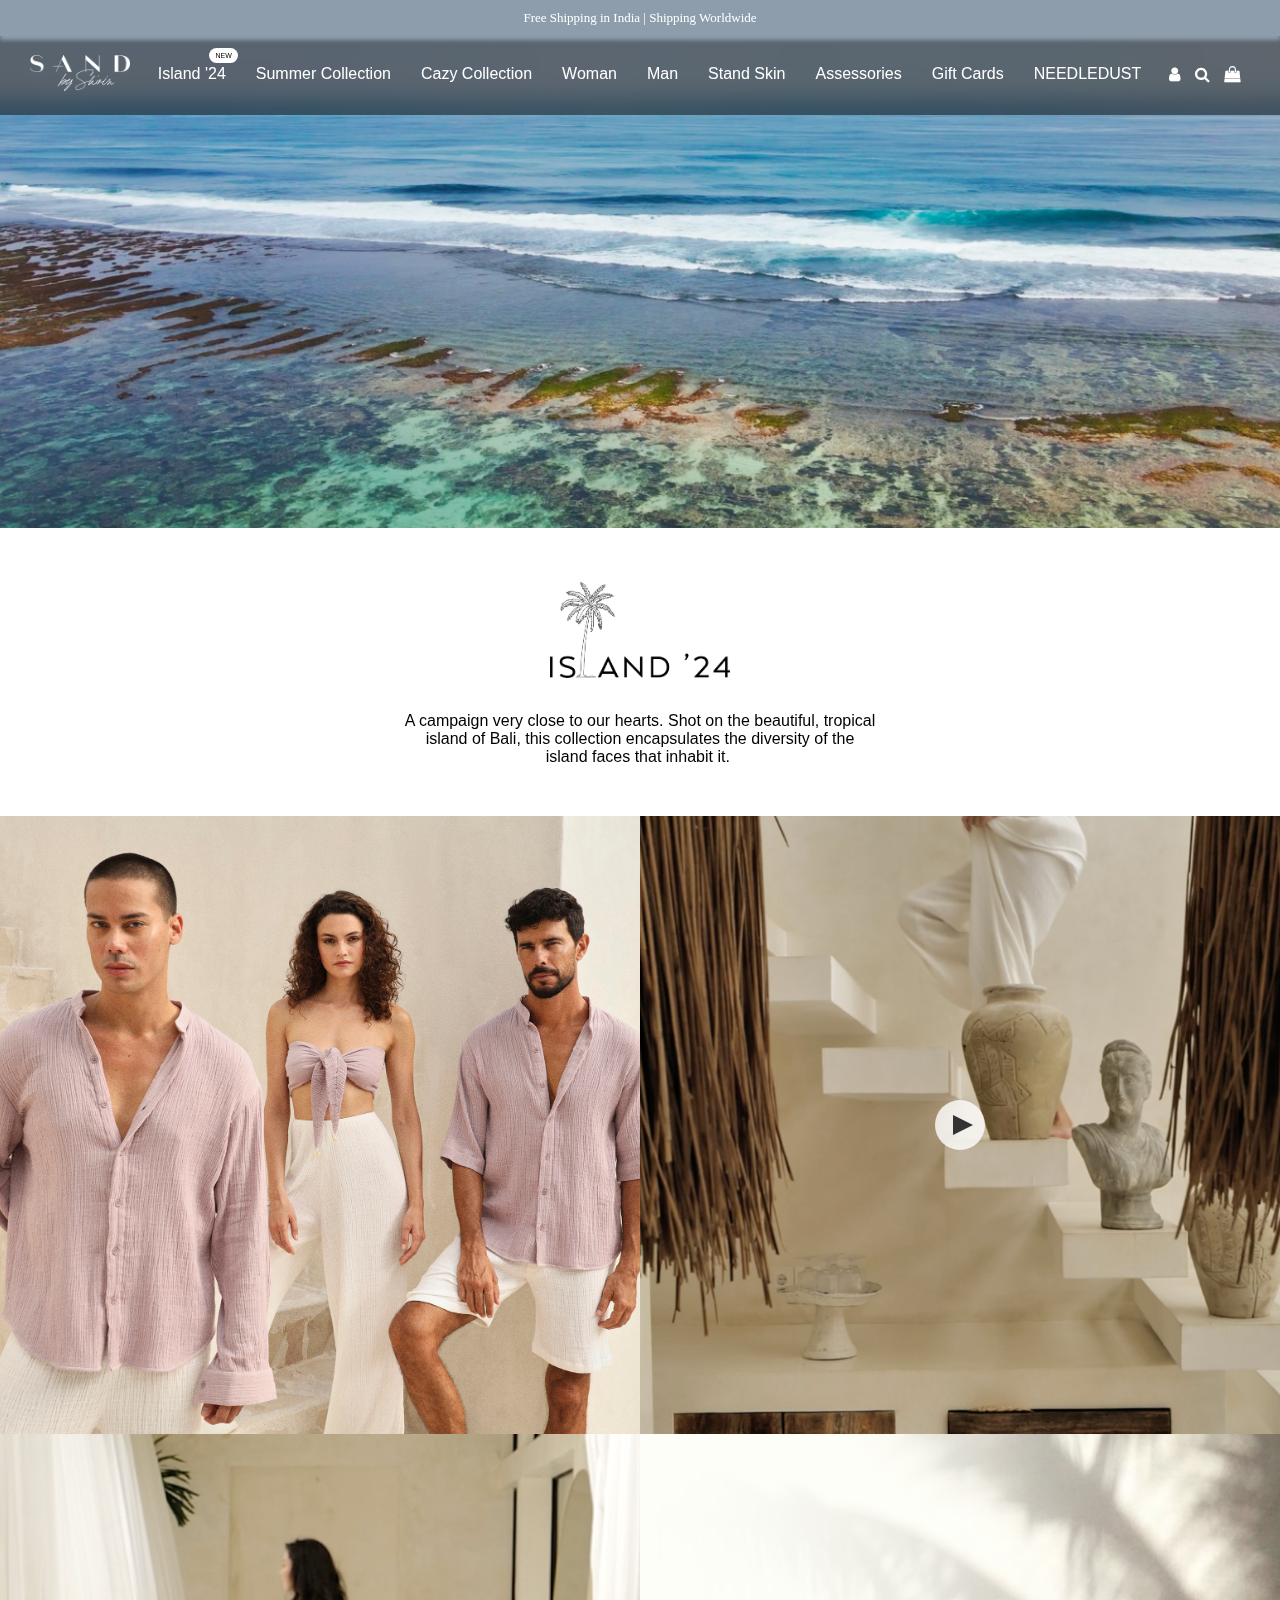
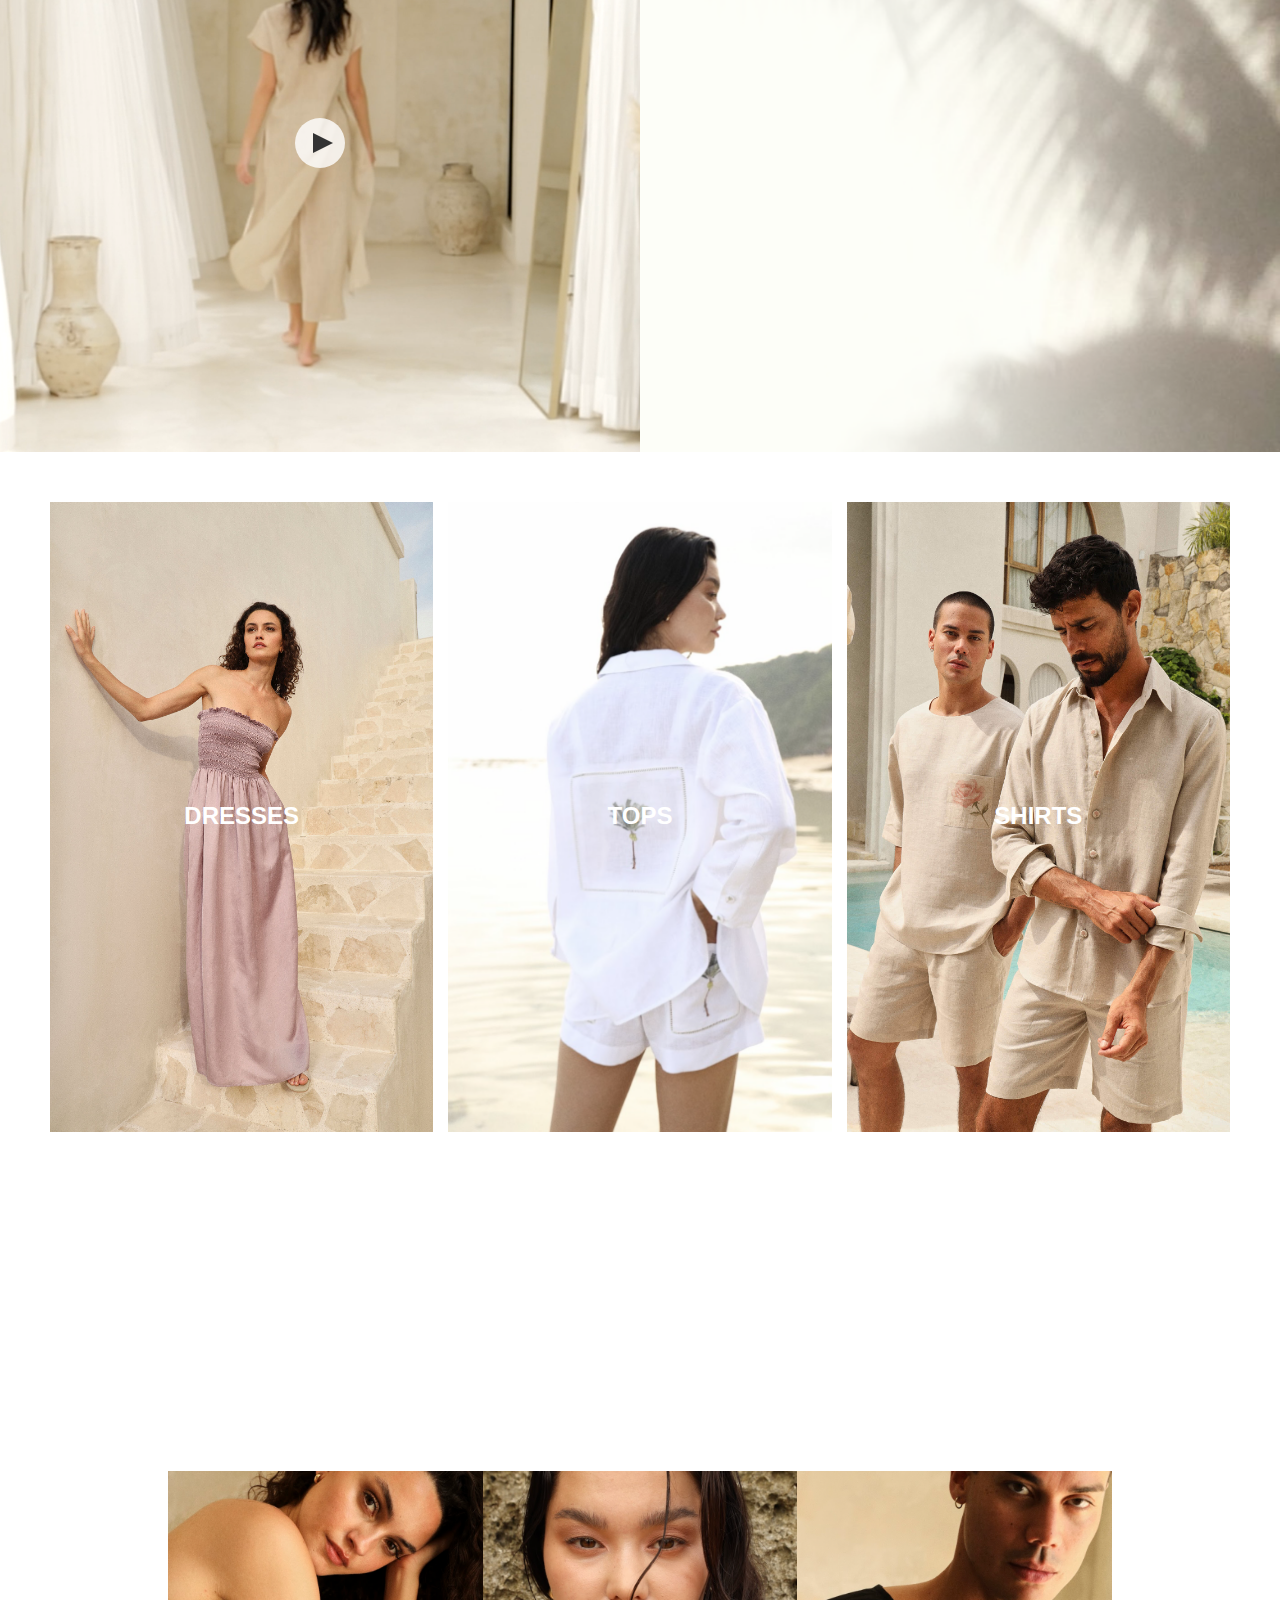
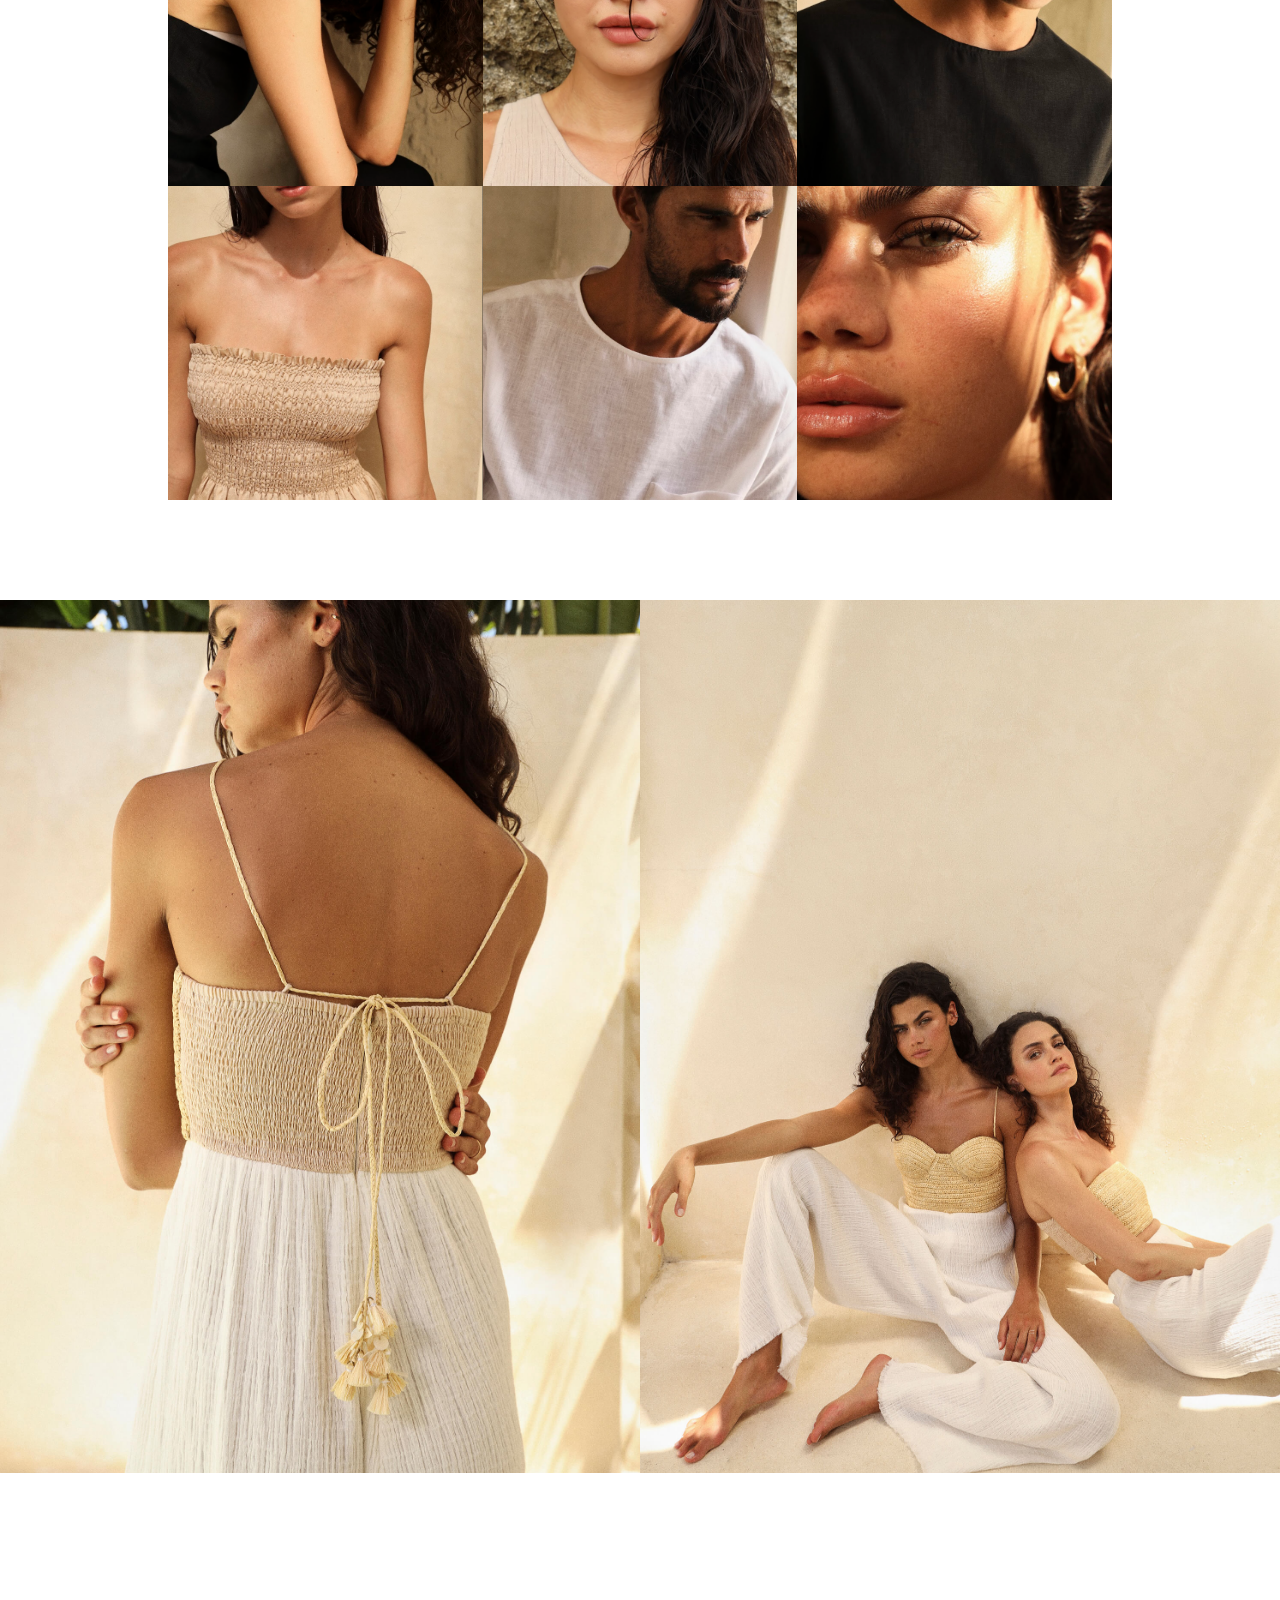
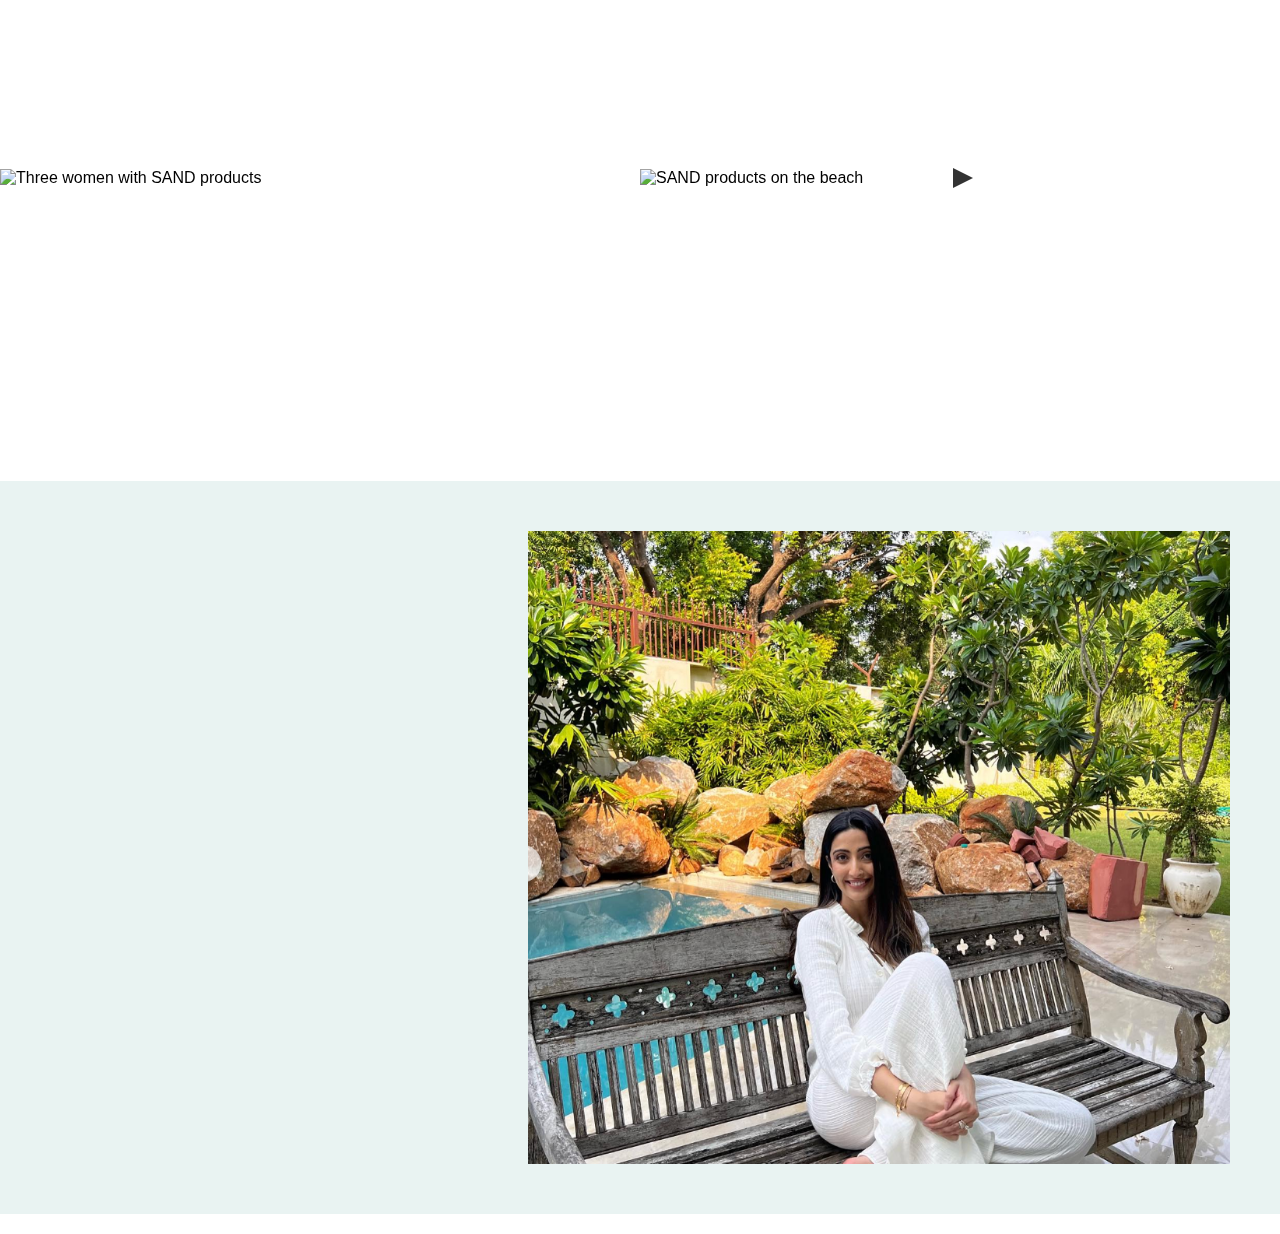
==== commit 7e30ef30: "aos" ====
--- a/index.html
+++ b/index.html
@@ -10,6 +10,7 @@
     <link rel="stylesheet" href="responsive/responsive.css">
     <link href="https://fonts.cdnfonts.com/css/arquitecta" rel="stylesheet">
     <script src="https://kit.fontawesome.com/a076d05399.js" crossorigin="anonymous"></script>
+    <link href="https://unpkg.com/aos@2.3.1/dist/aos.css" rel="stylesheet">
 </head>
 
 <body>
@@ -48,7 +49,7 @@
             <button class="menu"
                 onclick="this.classList.toggle('opened');this.setAttribute('aria-expanded', this.classList.contains('opened'))"
                 aria-label="Main Menu">
-                <svg width="50" height="0" viewBox="0 0 100 100">
+                <svg width="50" height="50" viewBox="0 0 100 100">
                     <path class="line line1"
                         d="M 20,29.000046 H 80.000231 C 80.000231,29.000046 94.498839,28.817352 94.532987,66.711331 94.543142,77.980673 90.966081,81.670246 85.259173,81.668997 79.552261,81.667751 75.000211,74.999942 75.000211,74.999942 L 25.000021,25.000058" />
                     <path class="line line2" d="M 20,50 H 80" />
@@ -71,7 +72,7 @@
         <div class="island_24_img">
             <img src="img/island_24.png" alt="">
         </div>
-        <div class="island_24_para">
+        <div class="island_24_para"  data-aos="fade-up" data-aos-anchor-placement="top-bottom">
             <p>A campaign very close to our hearts. Shot on the beautiful, tropical island of Bali, this collection
                 encapsulates the diversity of the island faces that inhabit it. </p>
         </div>
@@ -97,7 +98,7 @@
         <!-- Text Section -->
         <div class="text-section media">
             <img src="img/sbs_image_four.png" alt="">
-            <div>
+            <div data-aos="fade-up" data-aos-anchor-placement="top-bottom">
                 <p>A place where people from different parts of the world, come together and create a new way of life –
                     slow, mindful living, nomadic work styles, morning coffee runs to daily swims and the stylish
                     cocktail hours.</p>
@@ -119,7 +120,7 @@
 
     <!-- section start -->
     <div class="image_grid_bg">
-        <div class="image_grid_text" style="padding-bottom: 50px;">
+        <div class="image_grid_text" style="padding-bottom: 50px;"  data-aos="fade-up" data-aos-anchor-placement="top-bottom">
             <h1>FACES OF ISLAND</h1>
             <img src="img/foi_line_img.png" alt="" style="width: 40px;height: 4.78px;margin: 10px;">
             <p>Signify diversity! The #SANDWomen & #SANDMen are from different parts of the world, and yet by common
@@ -144,7 +145,7 @@
         <div class="image-section">
             <img src="img/raffia_img_one.jpg" alt="Introducing Raffia">
             <img src="img/raffia_img_two.jpg" alt="Special Edition">
-            <div class="text-overlay">
+            <div class="text-overlay"  data-aos="fade-up" data-aos-anchor-placement="top-bottom">
                 <h1>INTRODUCING RAFFIA</h1>
                 <p>SPECIAL EDITION</p>
                 <a href="#">KNOW MORE</a>
@@ -154,7 +155,7 @@
     <!-- section end -->
 
     <!-- section start -->
-    <section class="island_palette_sec">
+    <section class="island_palette_sec"  data-aos="fade-up" data-aos-anchor-placement="top-bottom">
         <div>
             <p>DISCOVER THE ISLAND PALETTE</p>
         </div>
@@ -196,7 +197,7 @@
 
     <!-- section start -->
 
-    <div class="text-container">
+    <div class="text-container"  data-aos="fade-up" data-aos-anchor-placement="top-bottom">
         <h2>THE NEW #SANDBOX IS HERE!</h2>
         <p>
             Reflecting the natural colours of the Island in beautiful shades of sage, seafoam, sand, clay and ivory with
@@ -211,7 +212,7 @@
     <!-- section start -->
     <div class="needledust_sec">
         <div class="content">
-            <div class="needledust_text_section">
+            <div class="needledust_text_section"  data-aos="fade-up" data-aos-anchor-placement="top-bottom">
                 <span
                     style="font-family: Bon Vivant;font-size: 38px;font-style: italic;font-weight: 400;line-height: 73.23px;">From</span>
                 <h2>THE HOUSE OF NEEDLEDUST</h2>
@@ -235,6 +236,10 @@
     <!-- section end -->
 
     <script src="js/script.js"></script>
+    <script src="https://unpkg.com/aos@2.3.1/dist/aos.js"></script>
+    <script>
+        AOS.init();
+      </script>
 </body>
 
 </html>--- a/css/style.css
+++ b/css/style.css
@@ -10,6 +10,10 @@
   margin: 0;
   position: relative;
   font-family: 'Arquitecta', sans-serif;
+}
+
+html {
+  scroll-behavior: smooth;
 }
 
 
